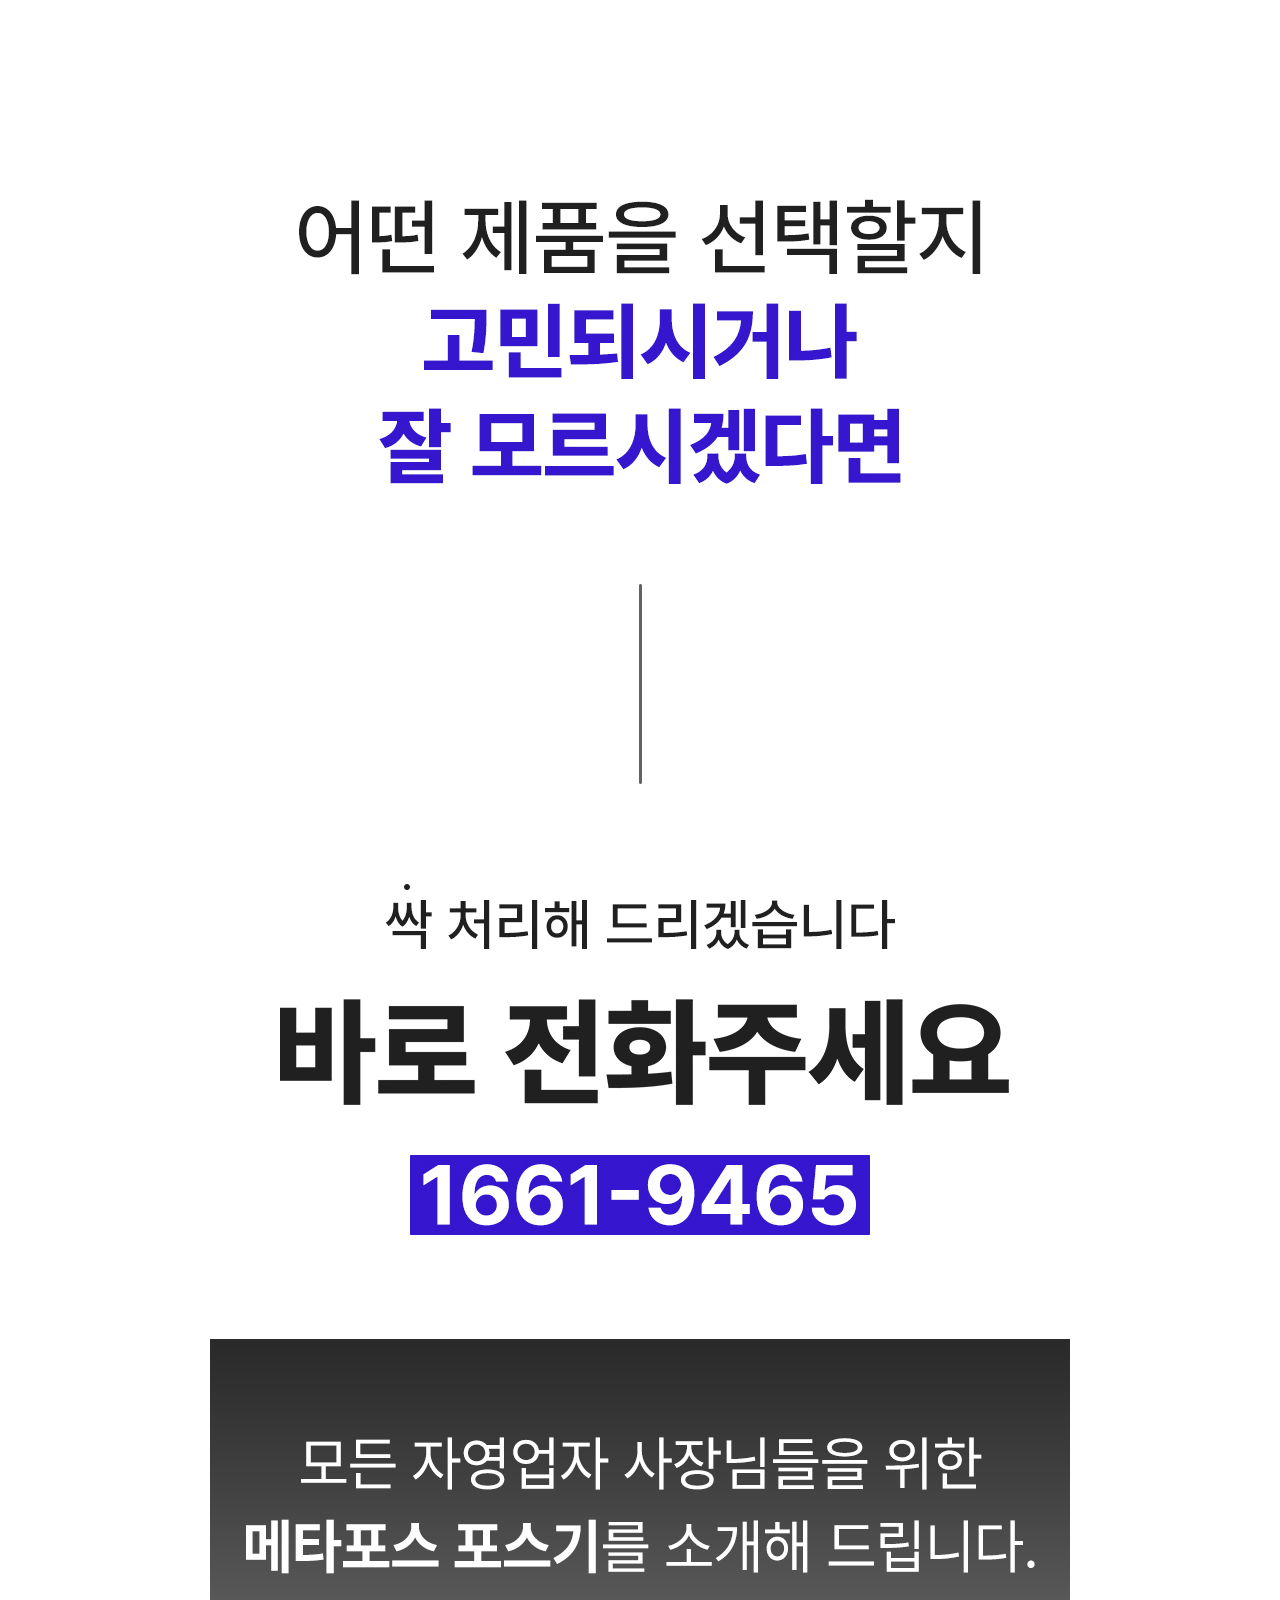
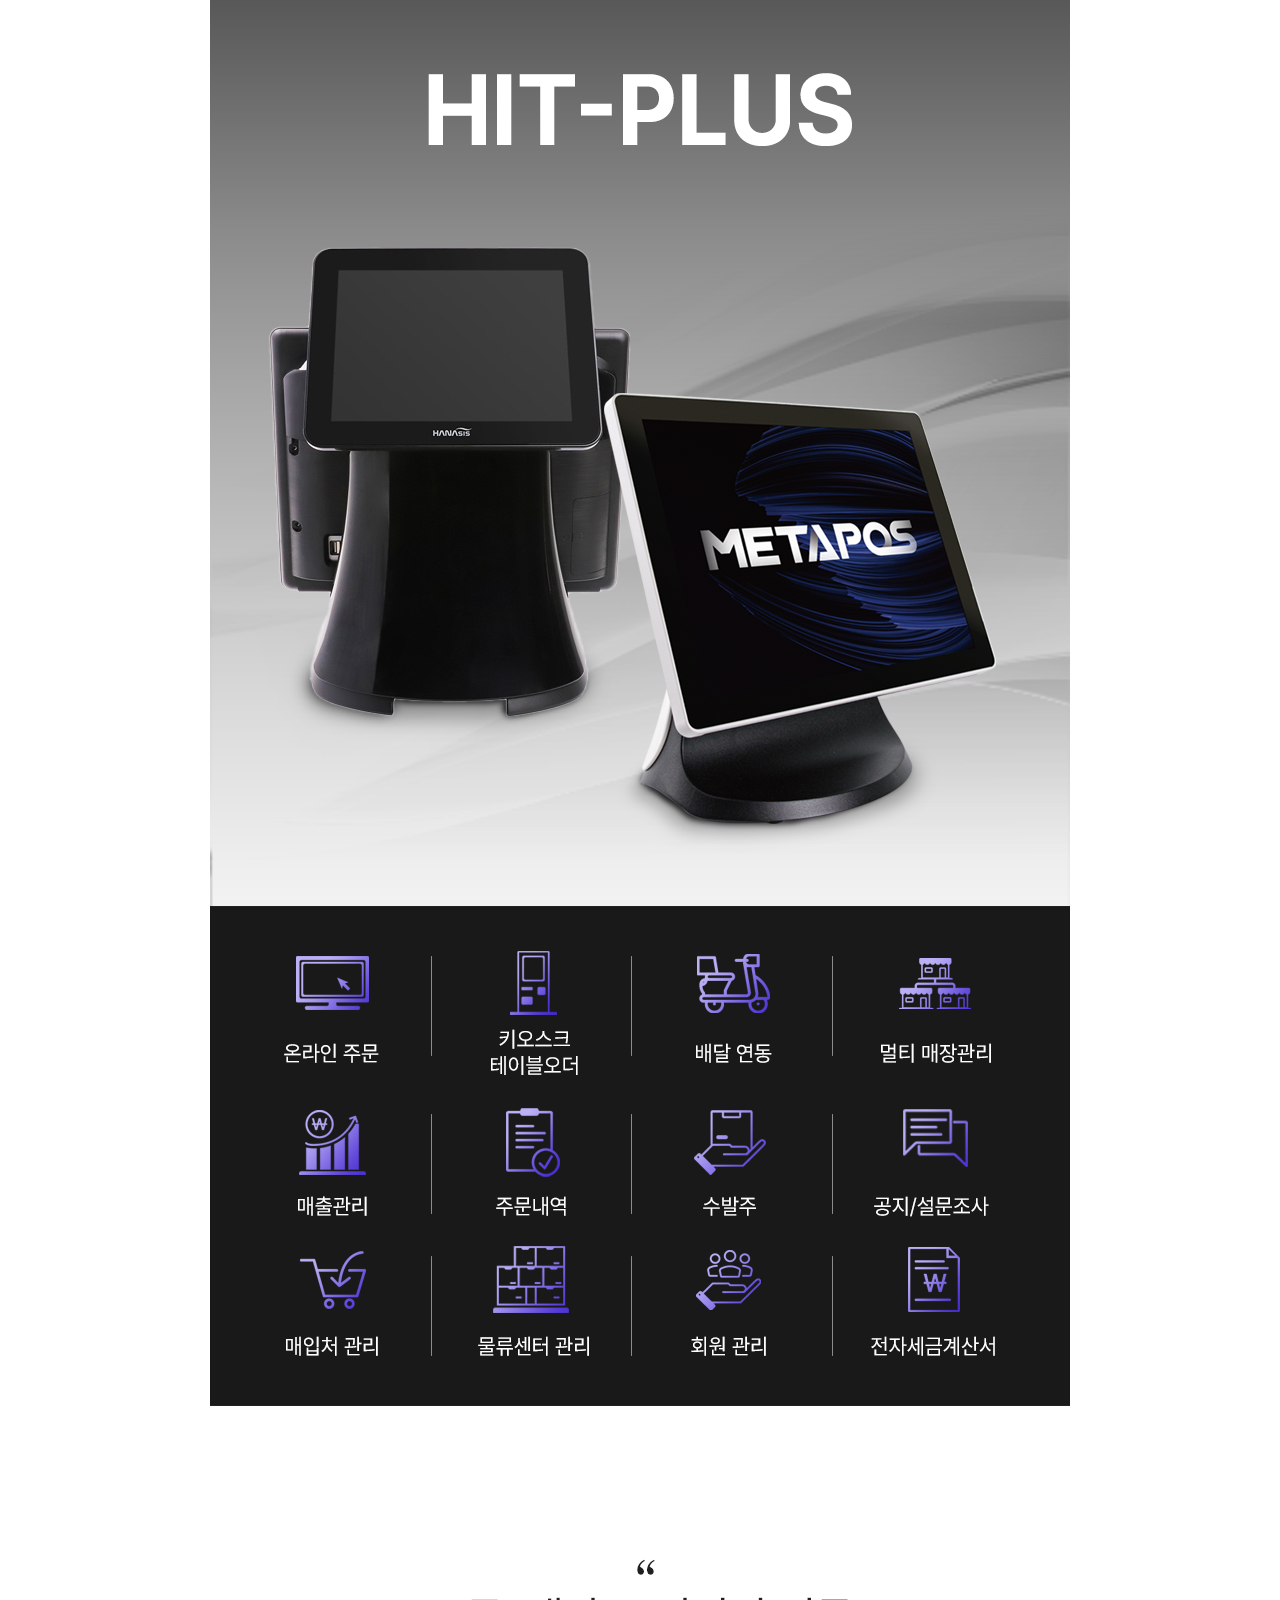
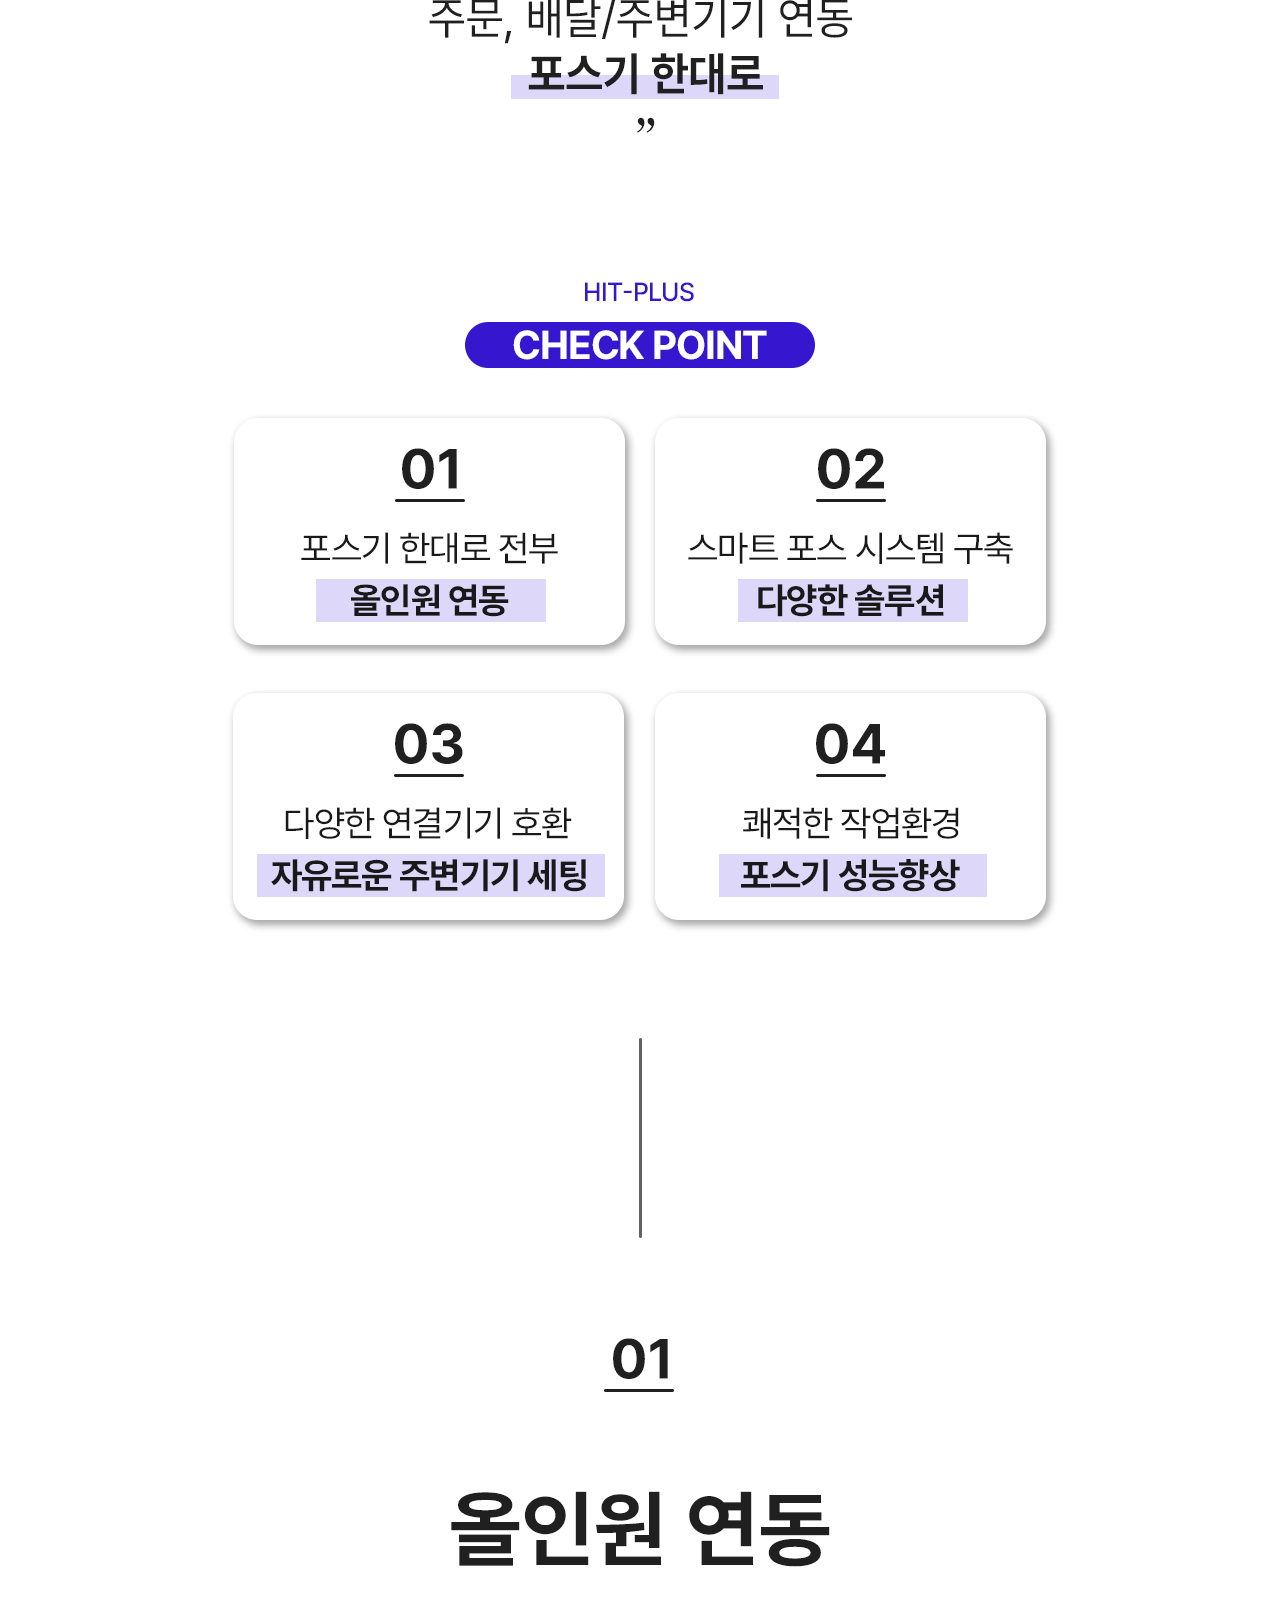
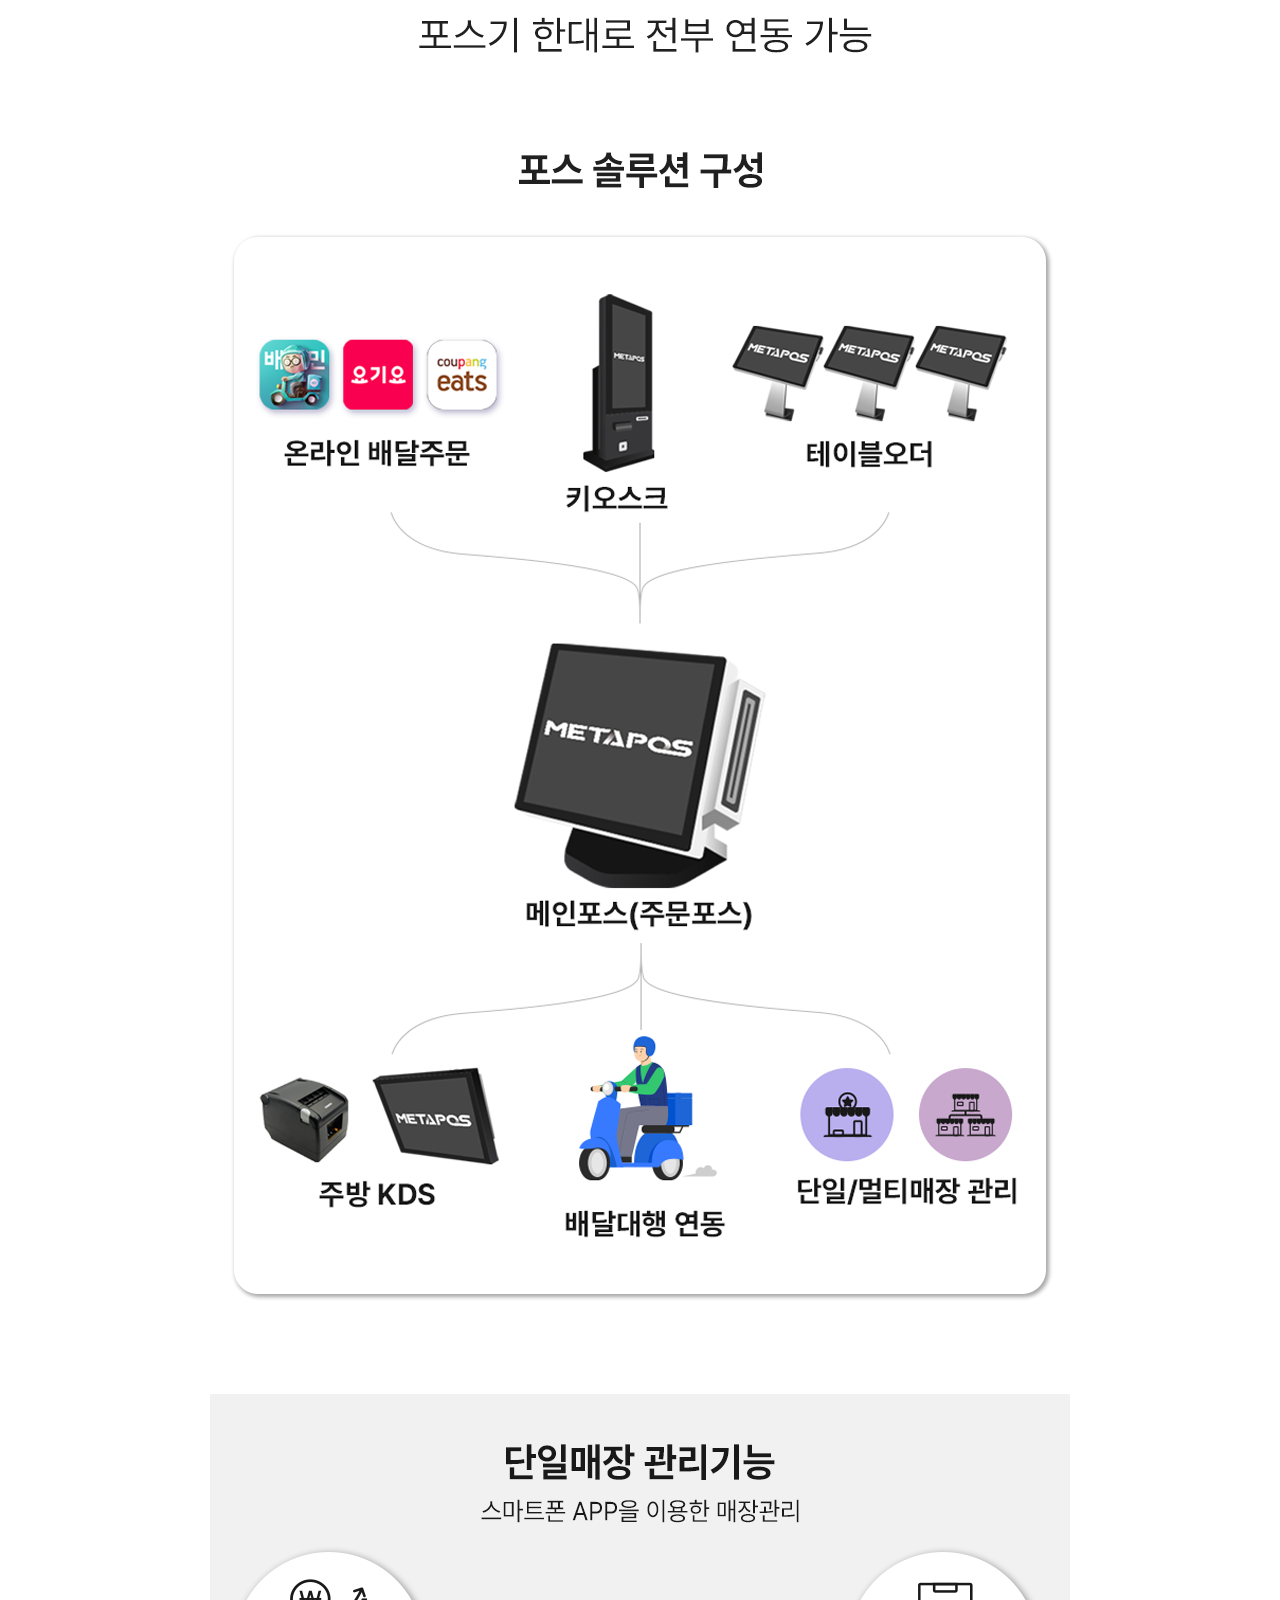
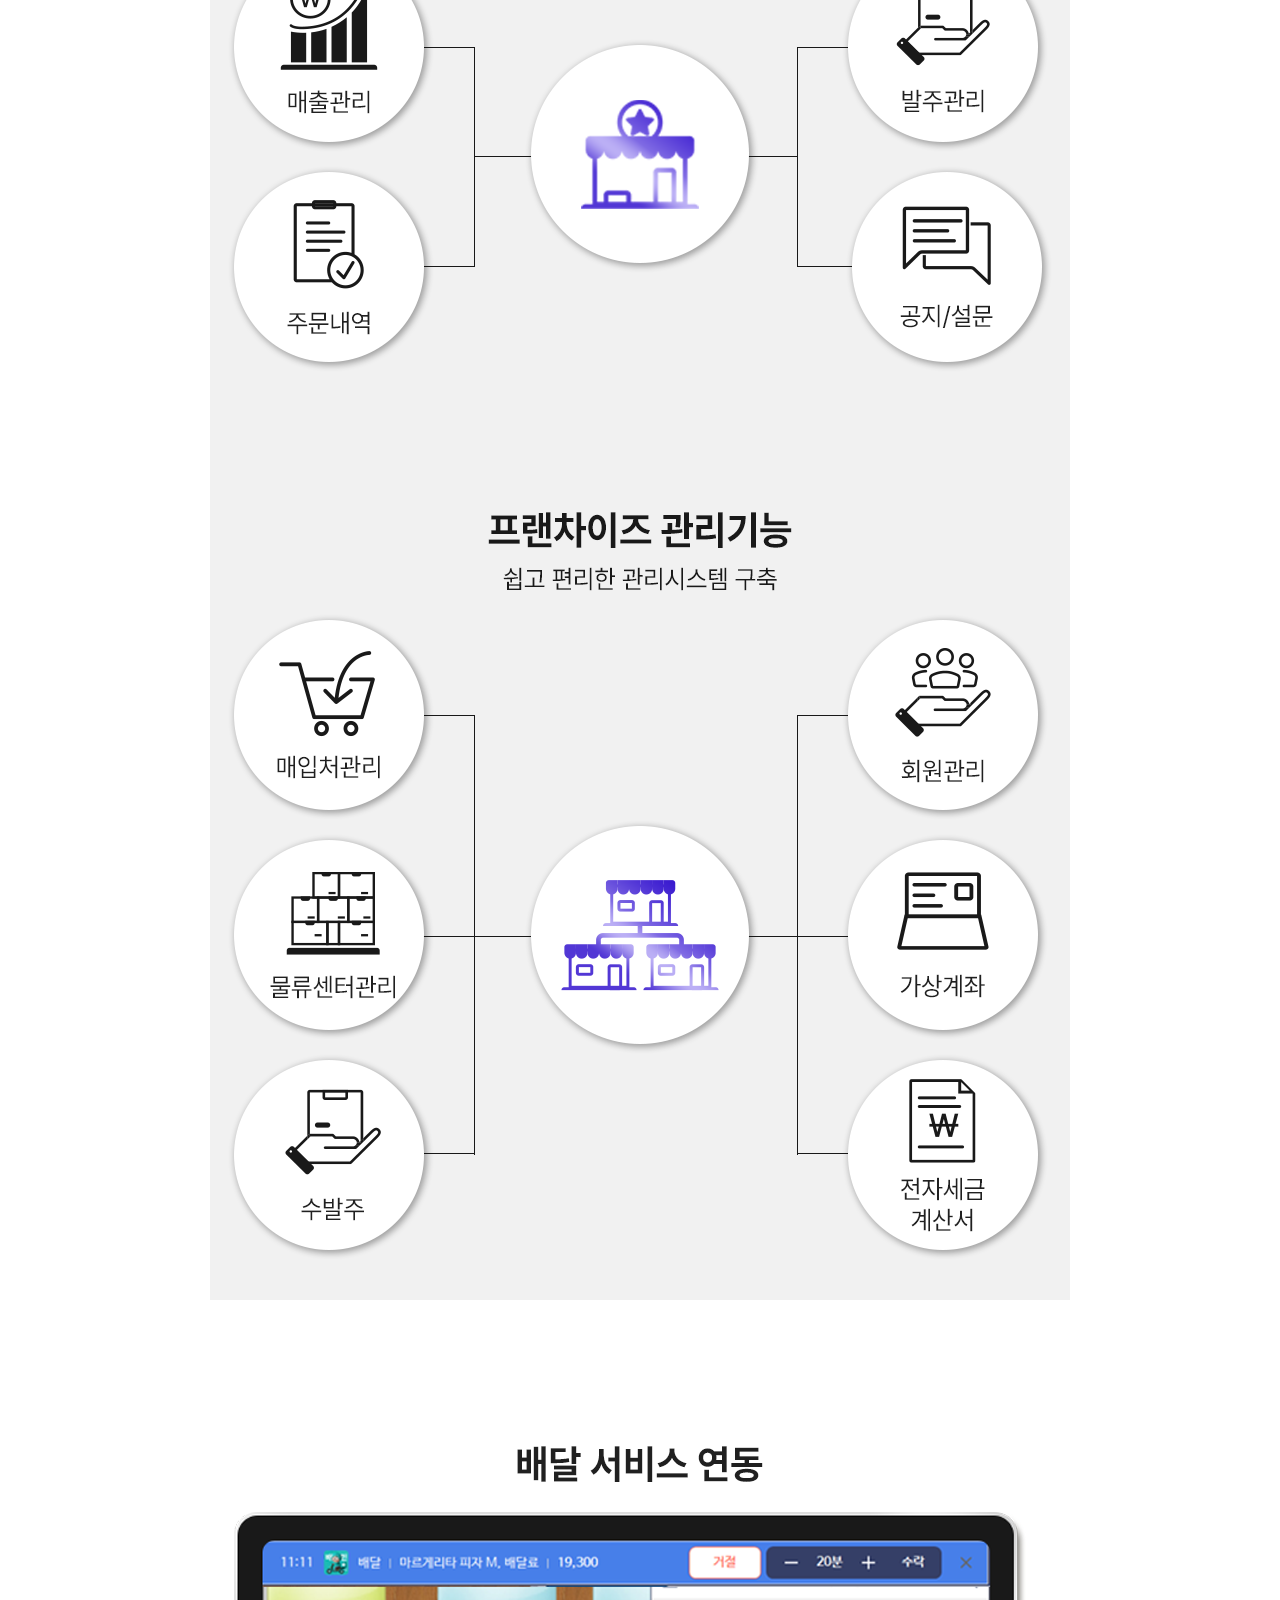
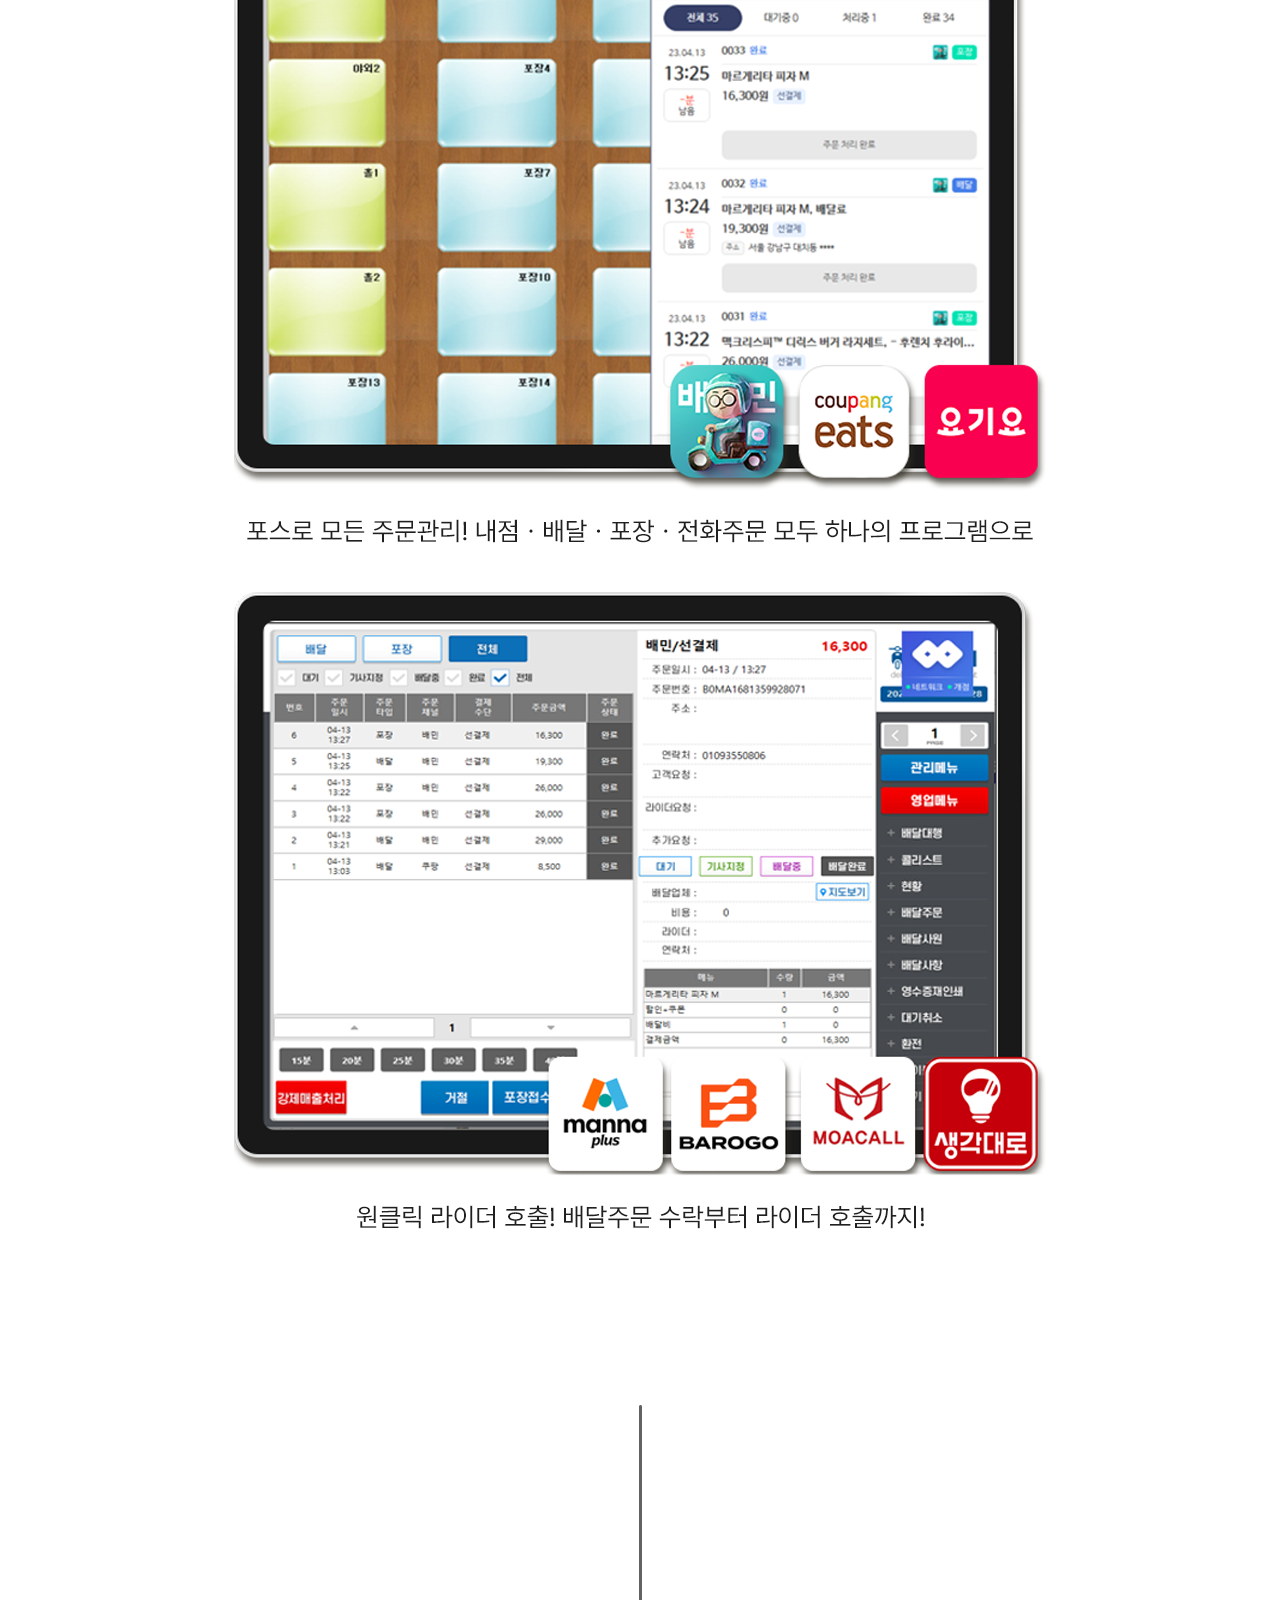
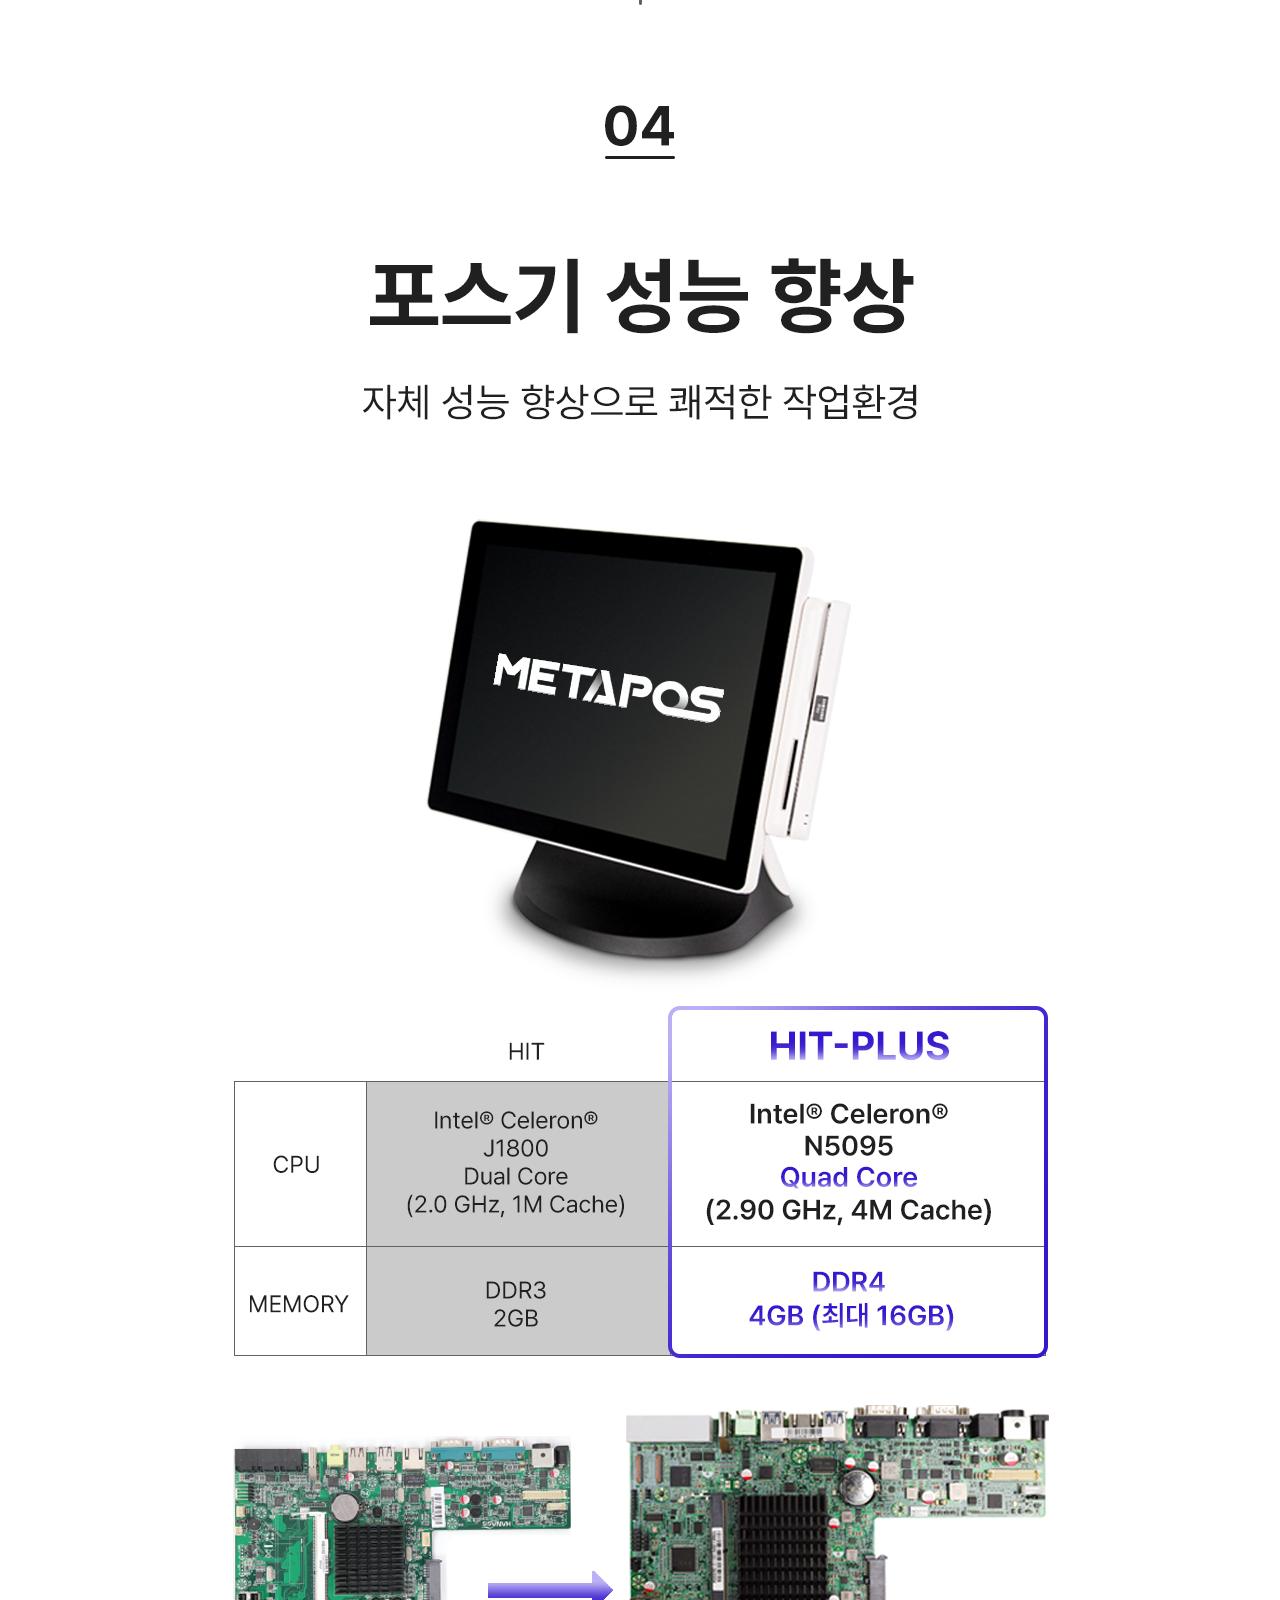
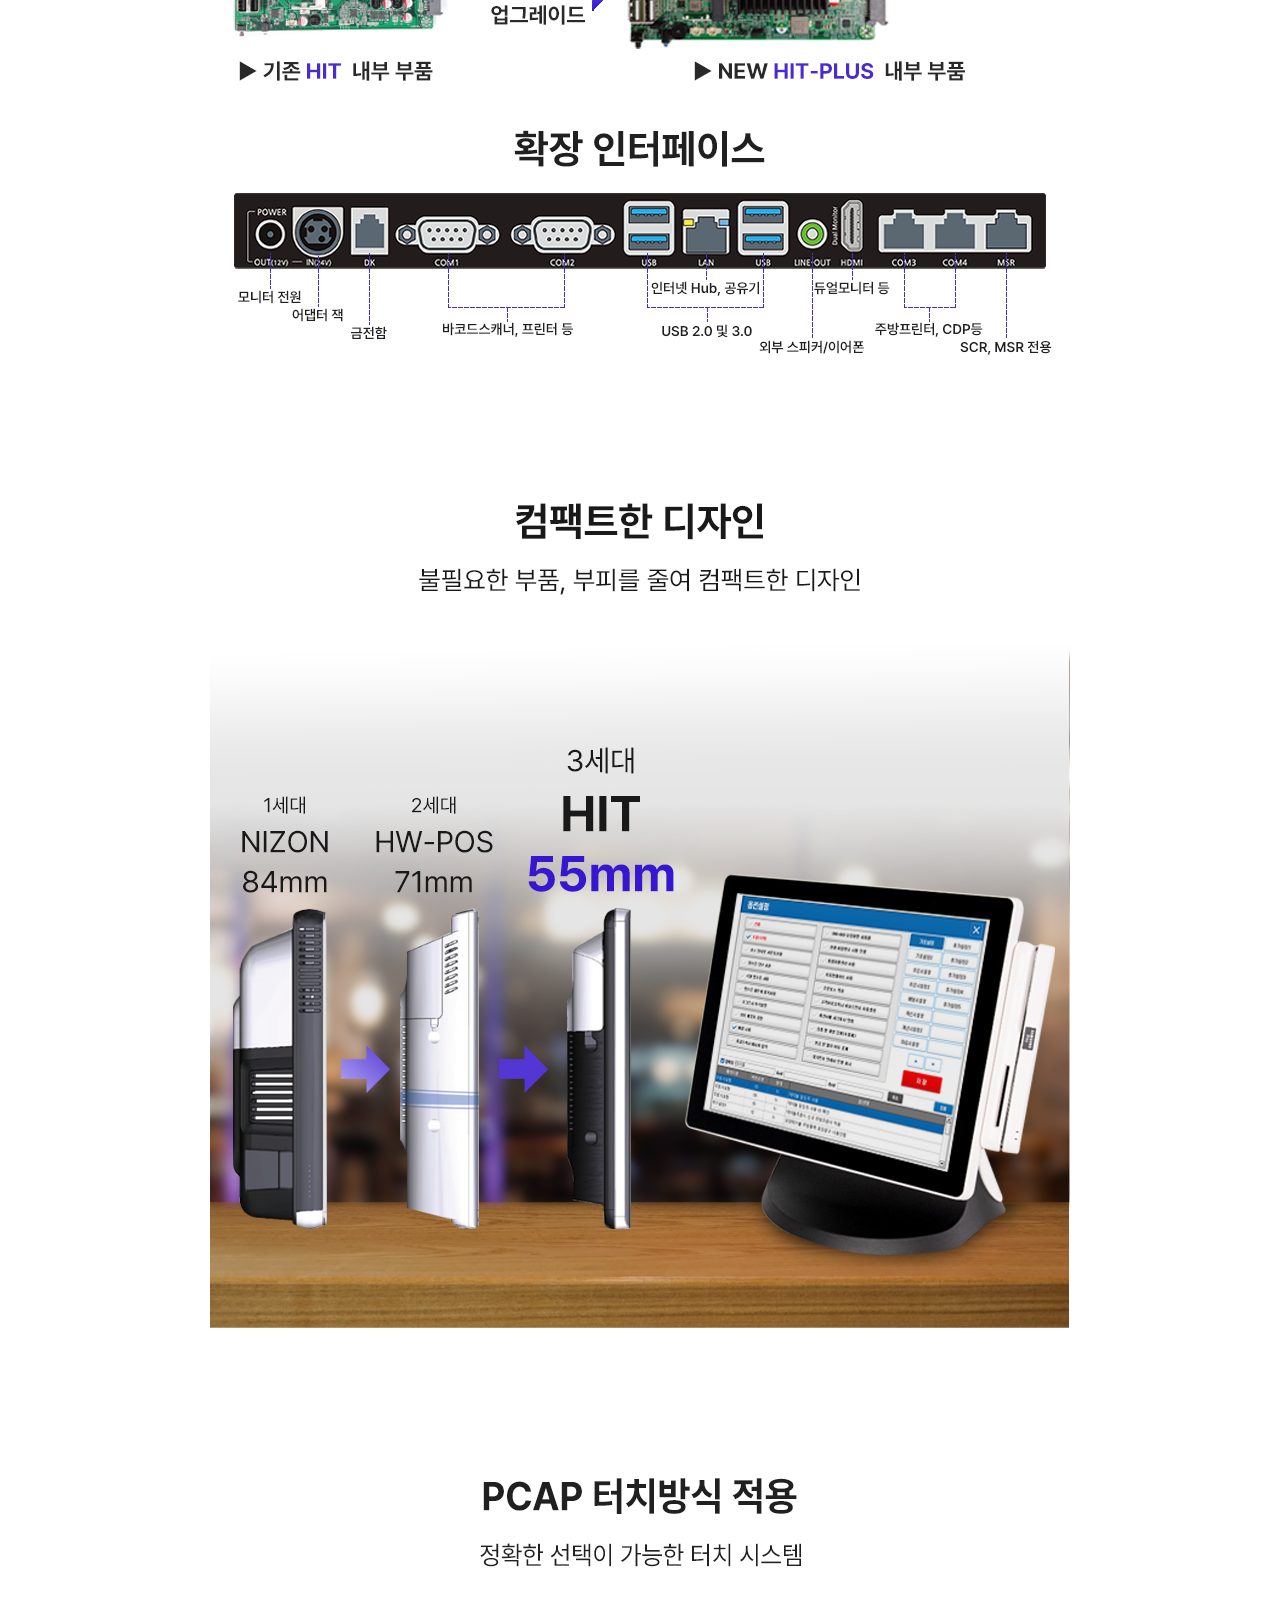
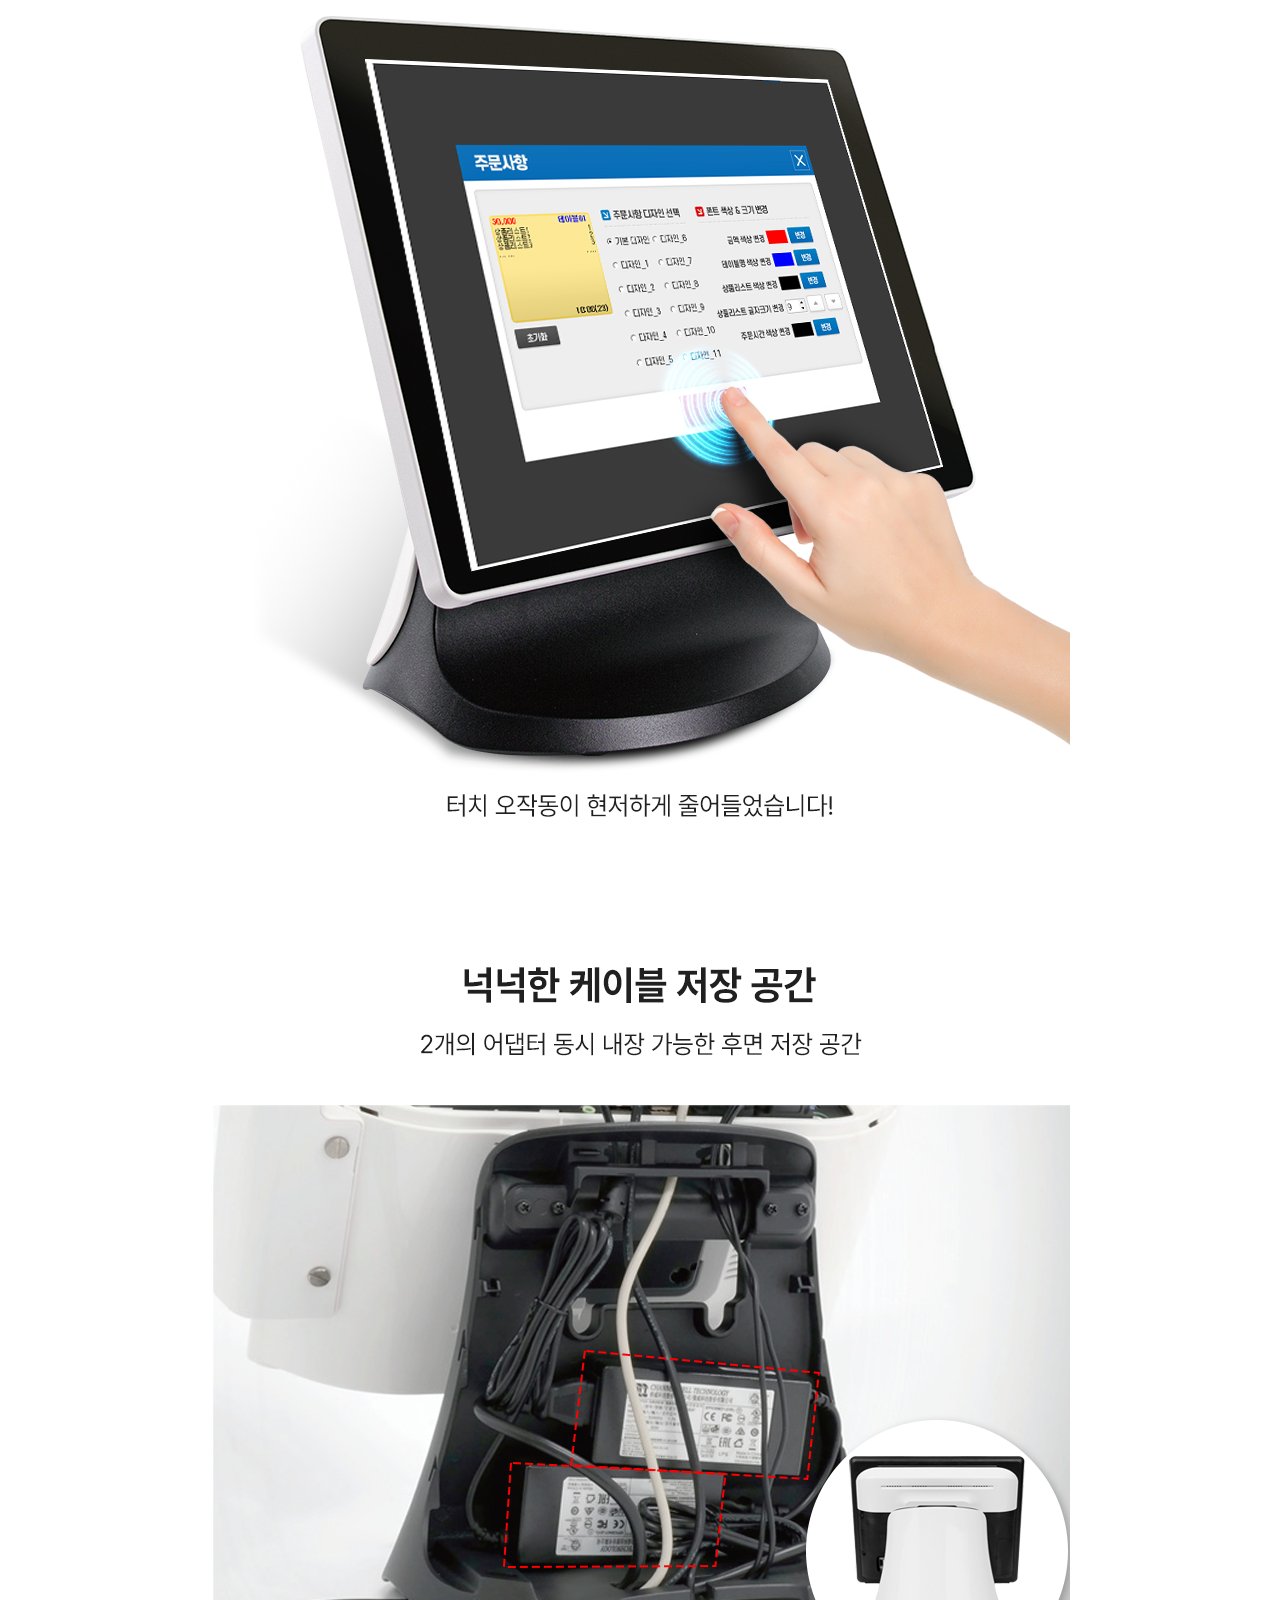
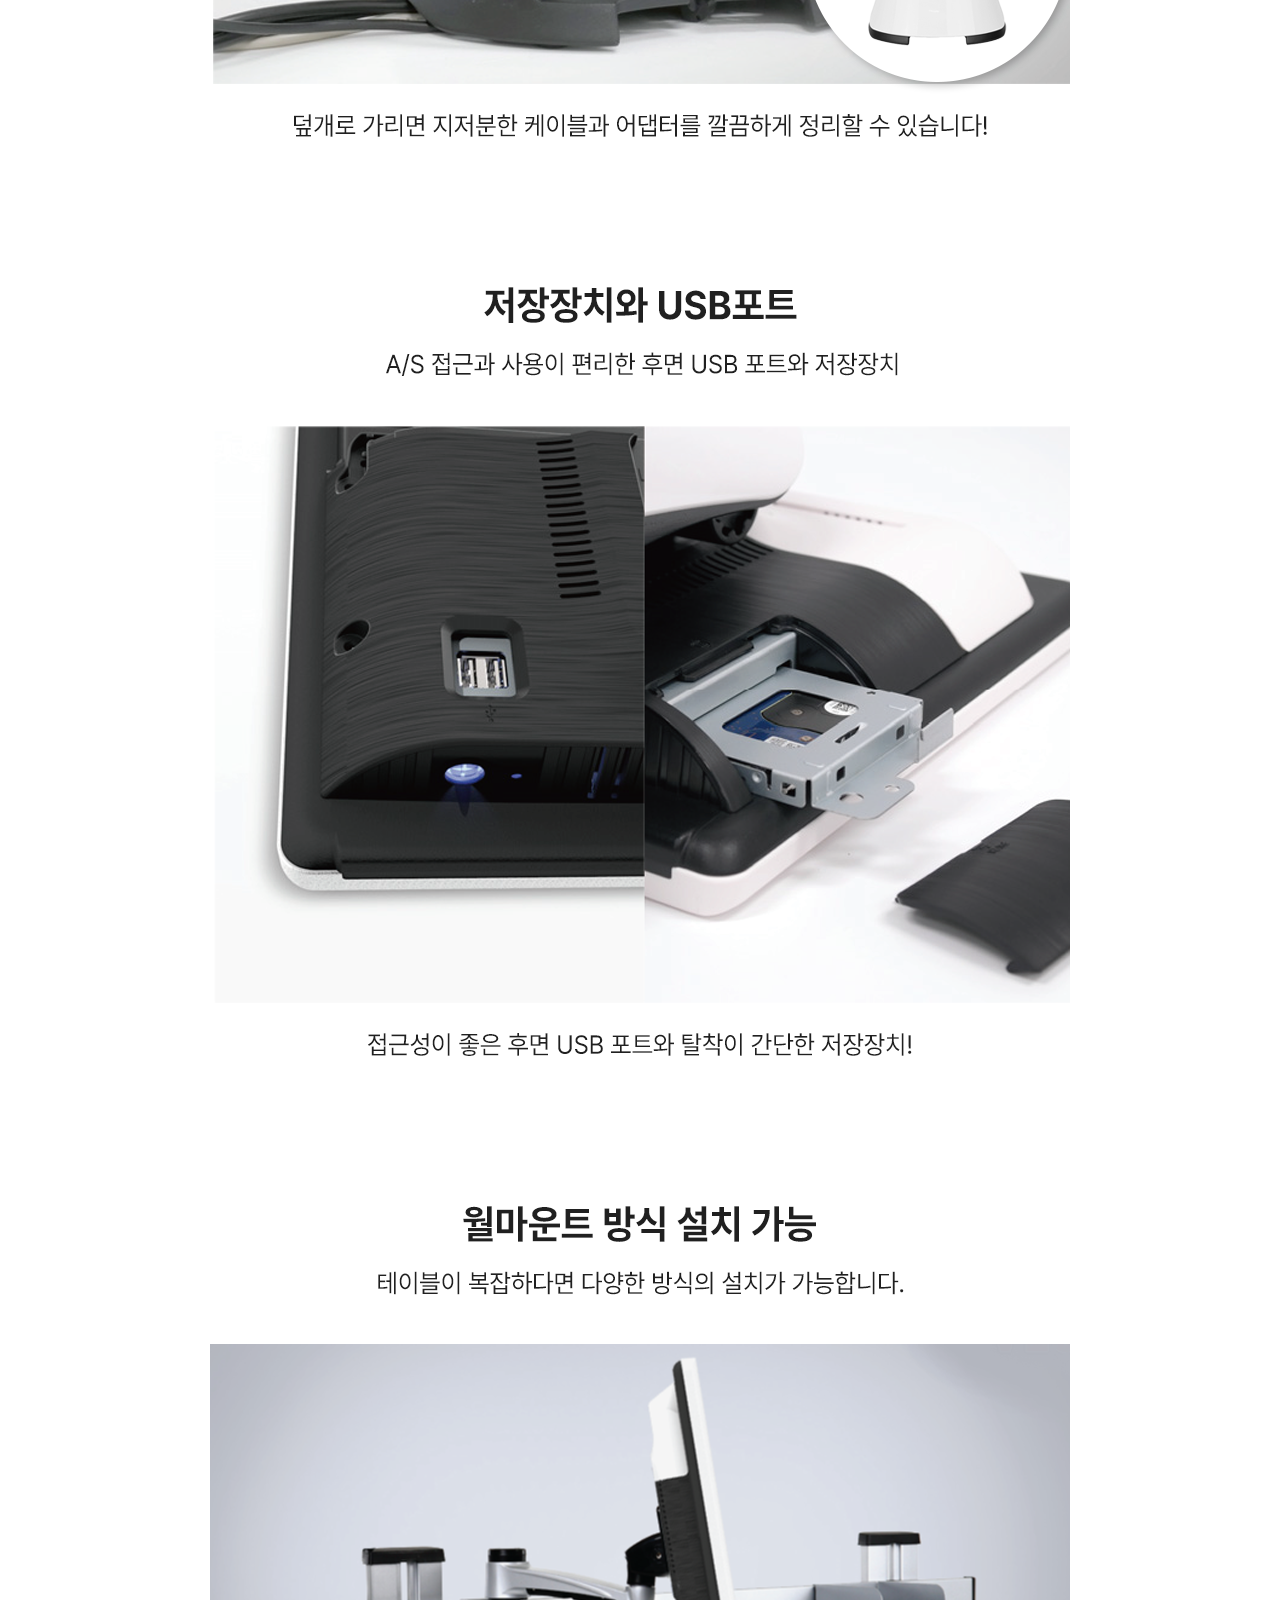
==== new/index.html @ b51944c0 "fix" ====
<!DOCTYPE html>
<html lang="en">
<head>
  <meta charset="UTF-8">
  <meta http-equiv="X-UA-Compatible" content="IE=edge">
  <meta name="viewport" content="width=device-width, initial-scale=1.0">
  <link rel="stylesheet" href="style.css">
  <title>Document</title>
</head>
<body>
  <div class="detail_page">
    <img src="img/pos1.jpg" alt="">
    <img src="img/main.png" alt="">
    <img src="img/pos2.png" alt="">
    <img src="img/pos3.png" alt="">
    <img src="img/pos3-2.png" alt="">
    <img src="img/pos5.png" alt="">
    <img src="img/구매만족도.gif" alt="">
    <img src="img/pos4.png" alt="">
    <img src="img/02.gif" alt="">
  </div>
</body>
</html>
---- new/style.css ----
body {
  width: 100%;
  margin: 0 auto;
}

@media (min-width: 992px ) and (min-width: 1200px ) {
  body {
    width: 100%;
    margin: 0 auto;
  }
  .detail_page{
    width: 860px;
    text-align: center;
    margin: 0 auto;
  }
  
}


@media (min-width: 576px) and (max-width: 767px) {
  body {
    width: 100%;
    margin: 0 auto;
  }
  .detail_page{
    width: 100%;
    text-align: center;
    margin: 0 auto;
  }

  .detail_page>img {
    width:100%;
    margin: 0 auto;

  }
}

@media (max-width: 575px) {
  body {
    width: 100%;
    margin: 0 auto;
  }
  .detail_page{
    width: 100%;
    text-align: center;
    margin: 0 auto;
  }

  .detail_page>img {
    width:100%;
    margin: 0 auto;
    margin-top: -4px;
  }
}
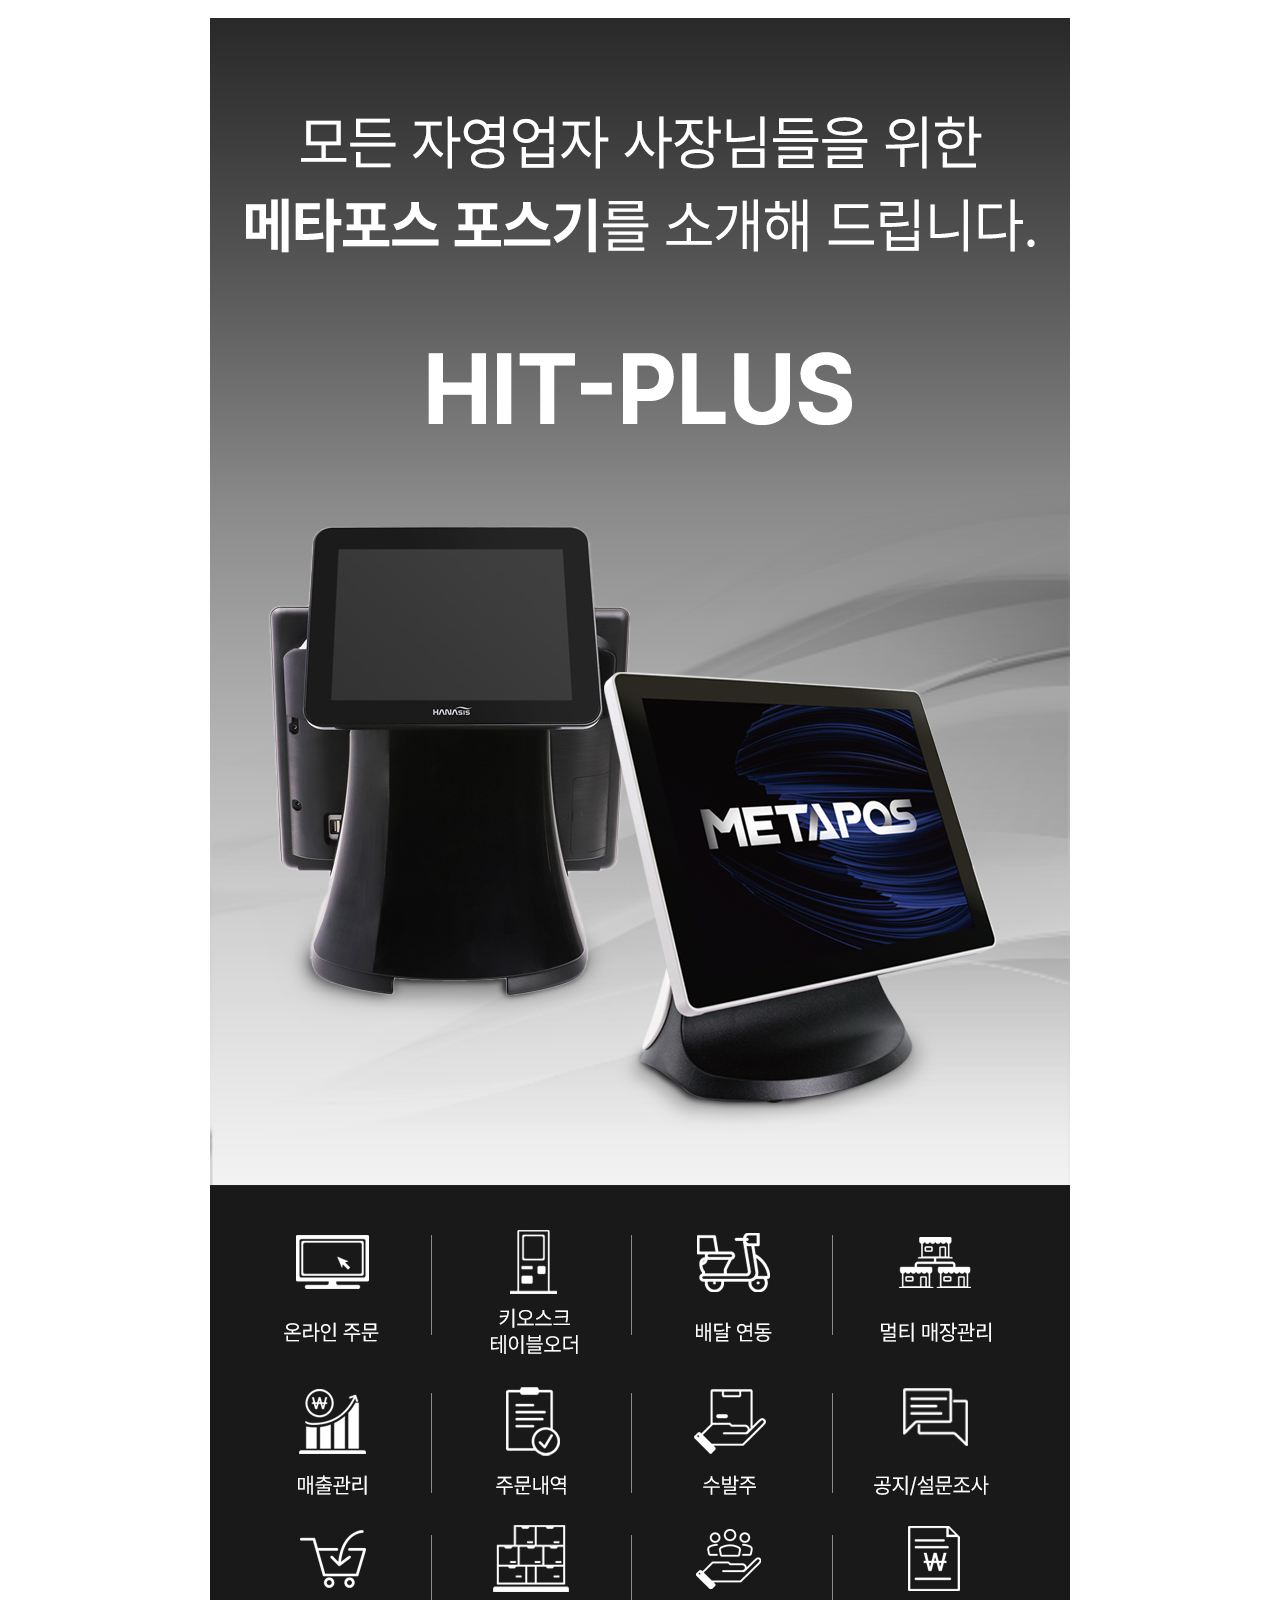
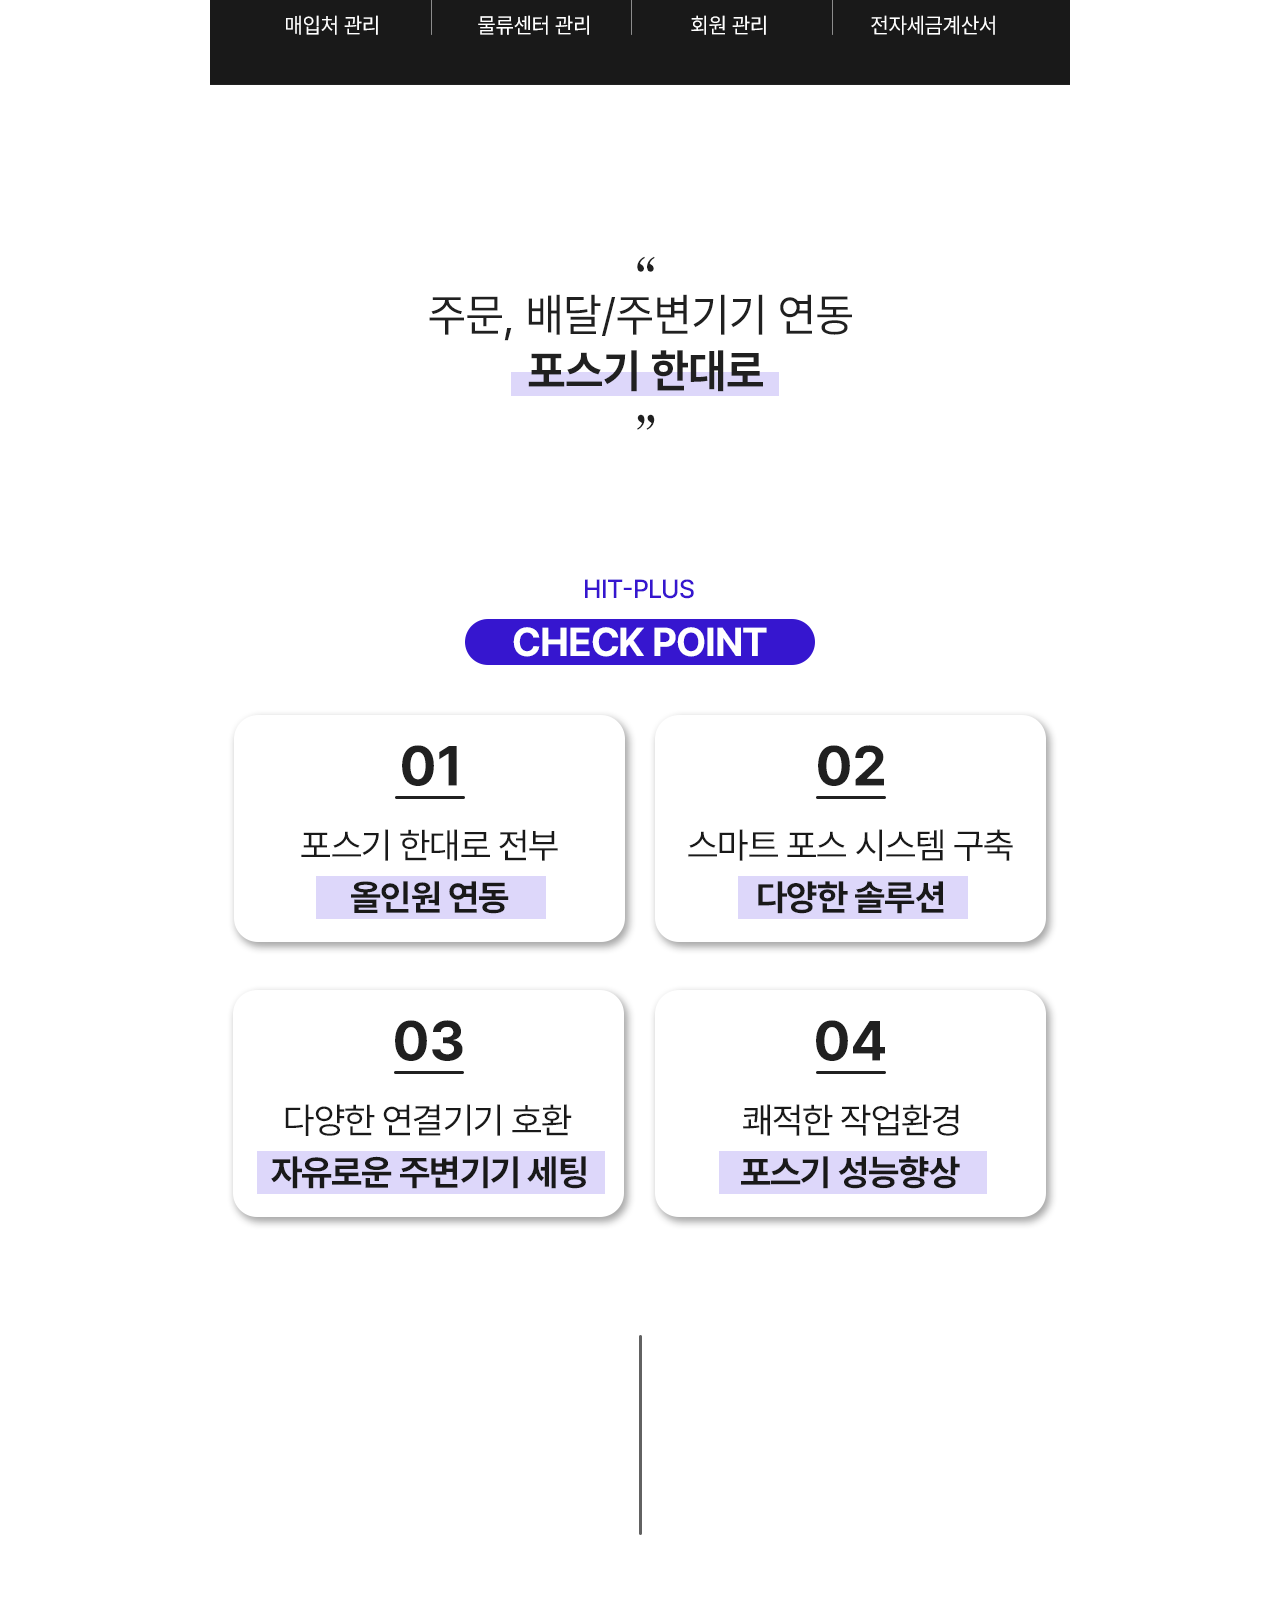
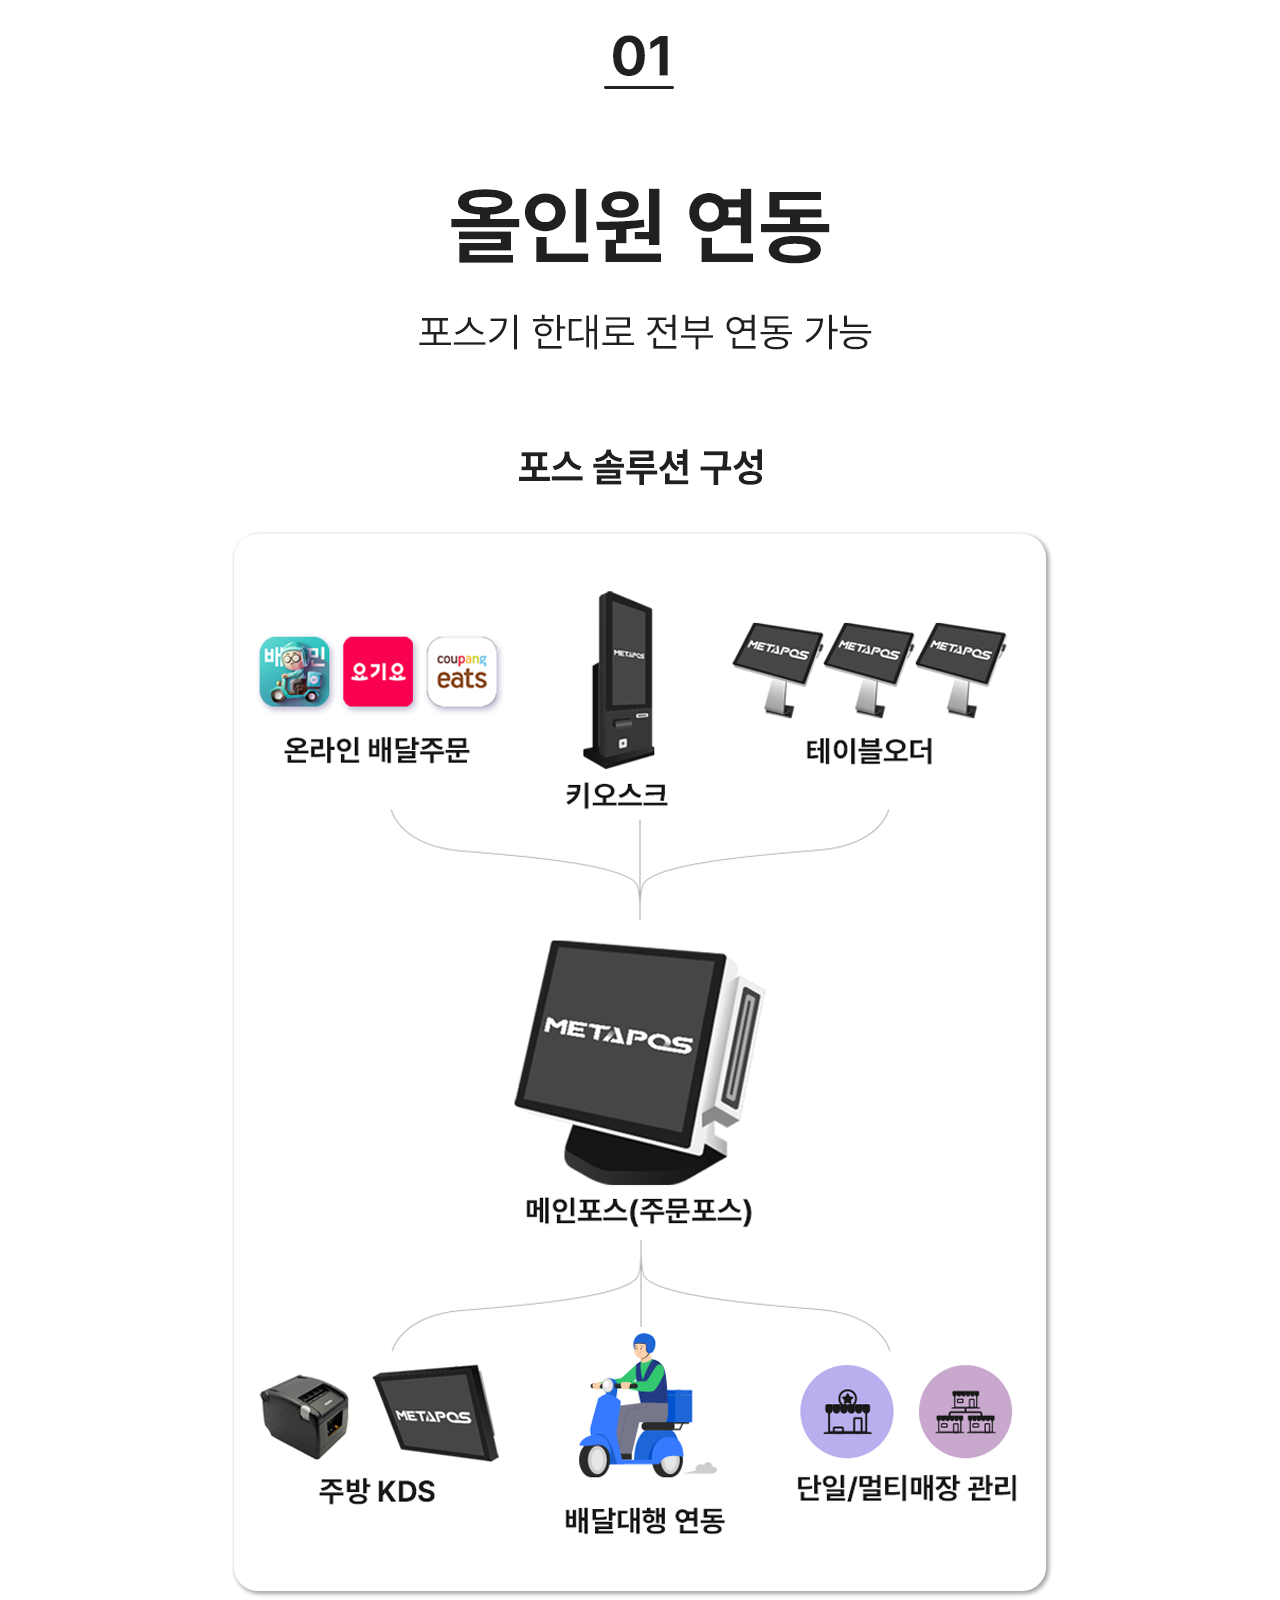
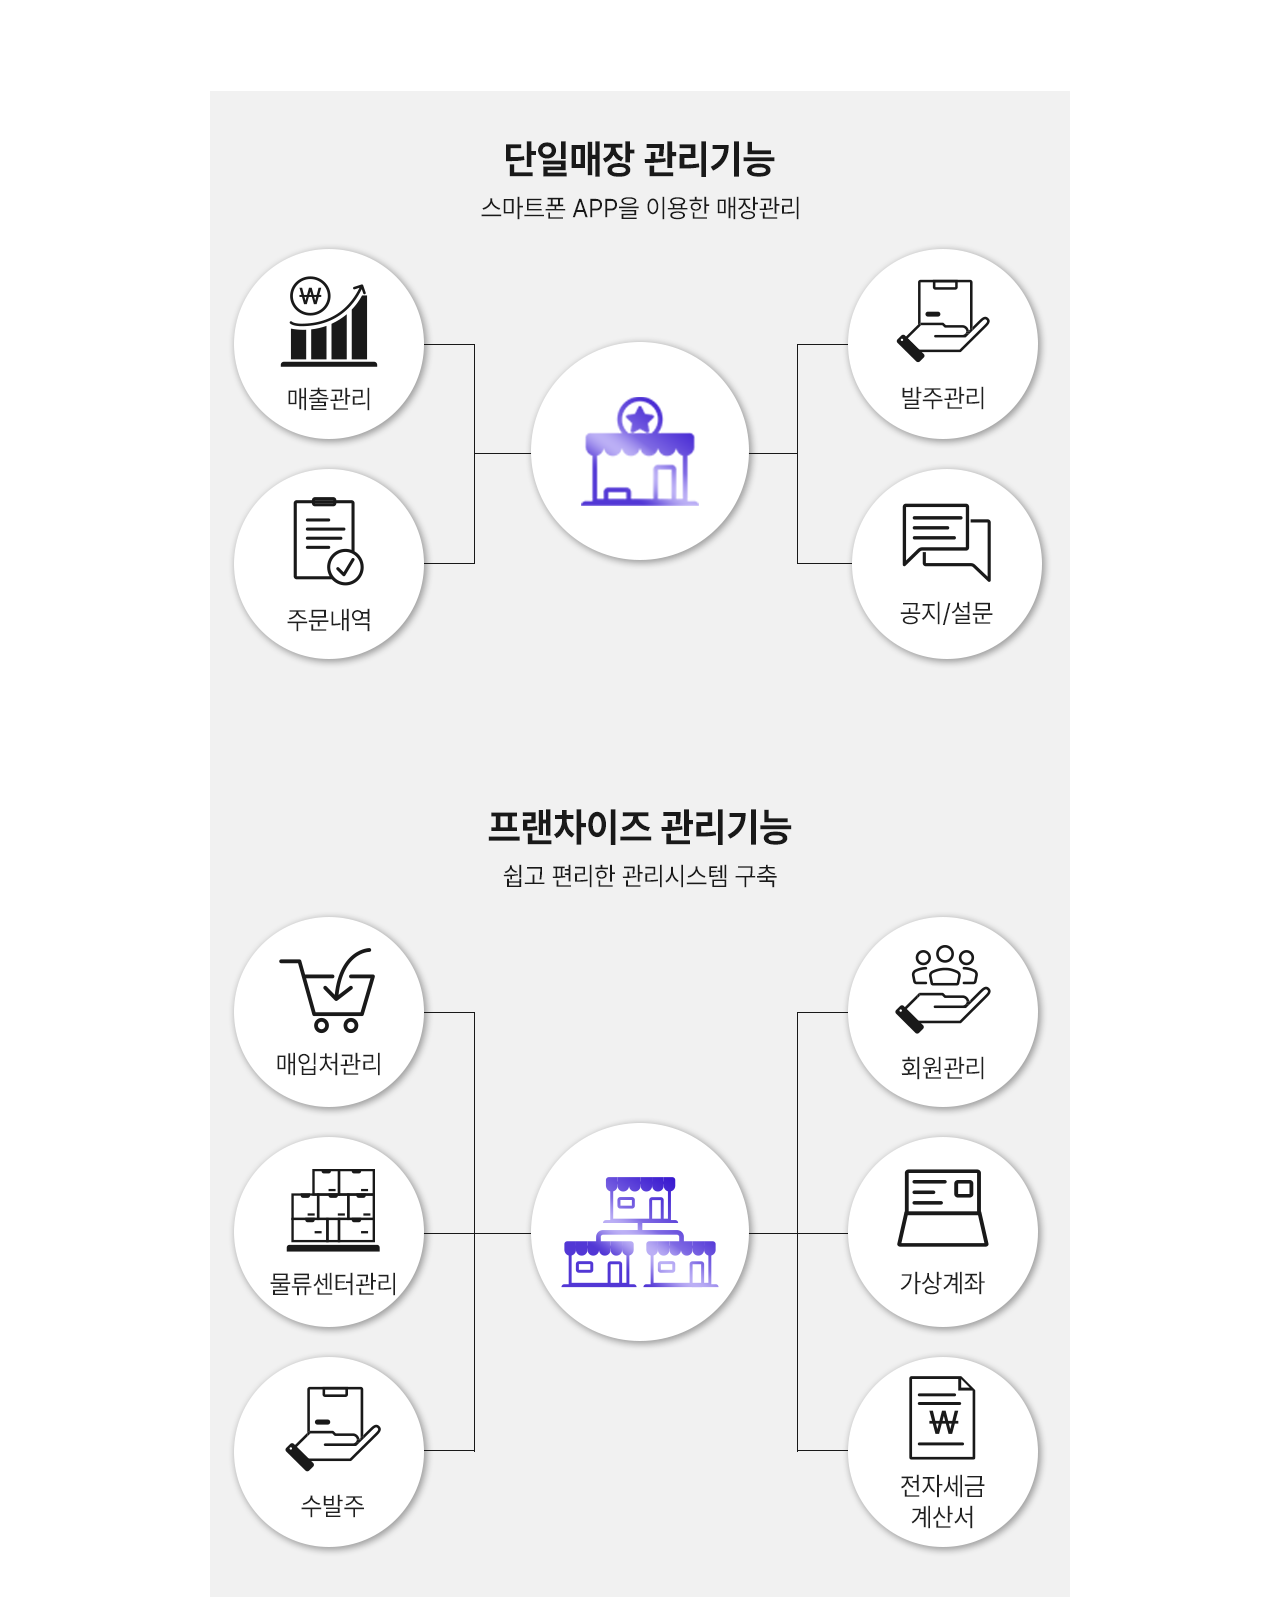
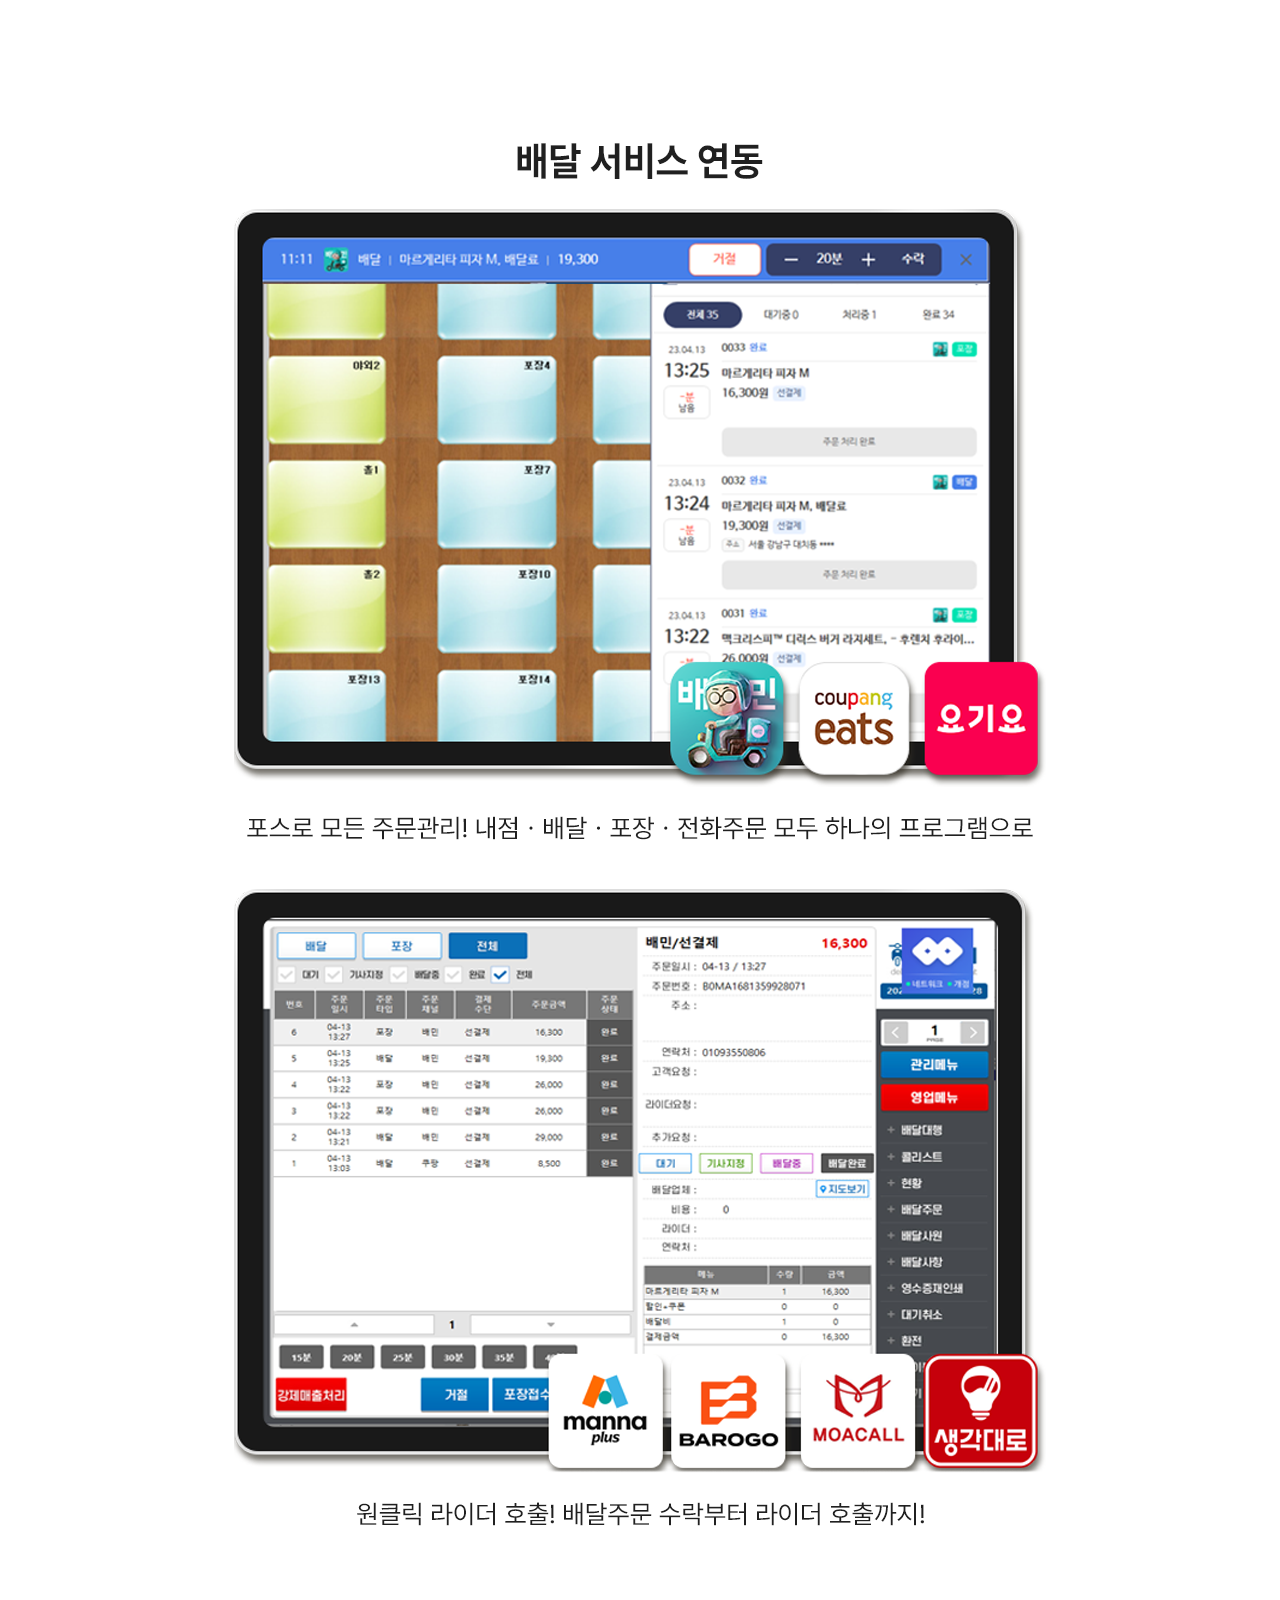
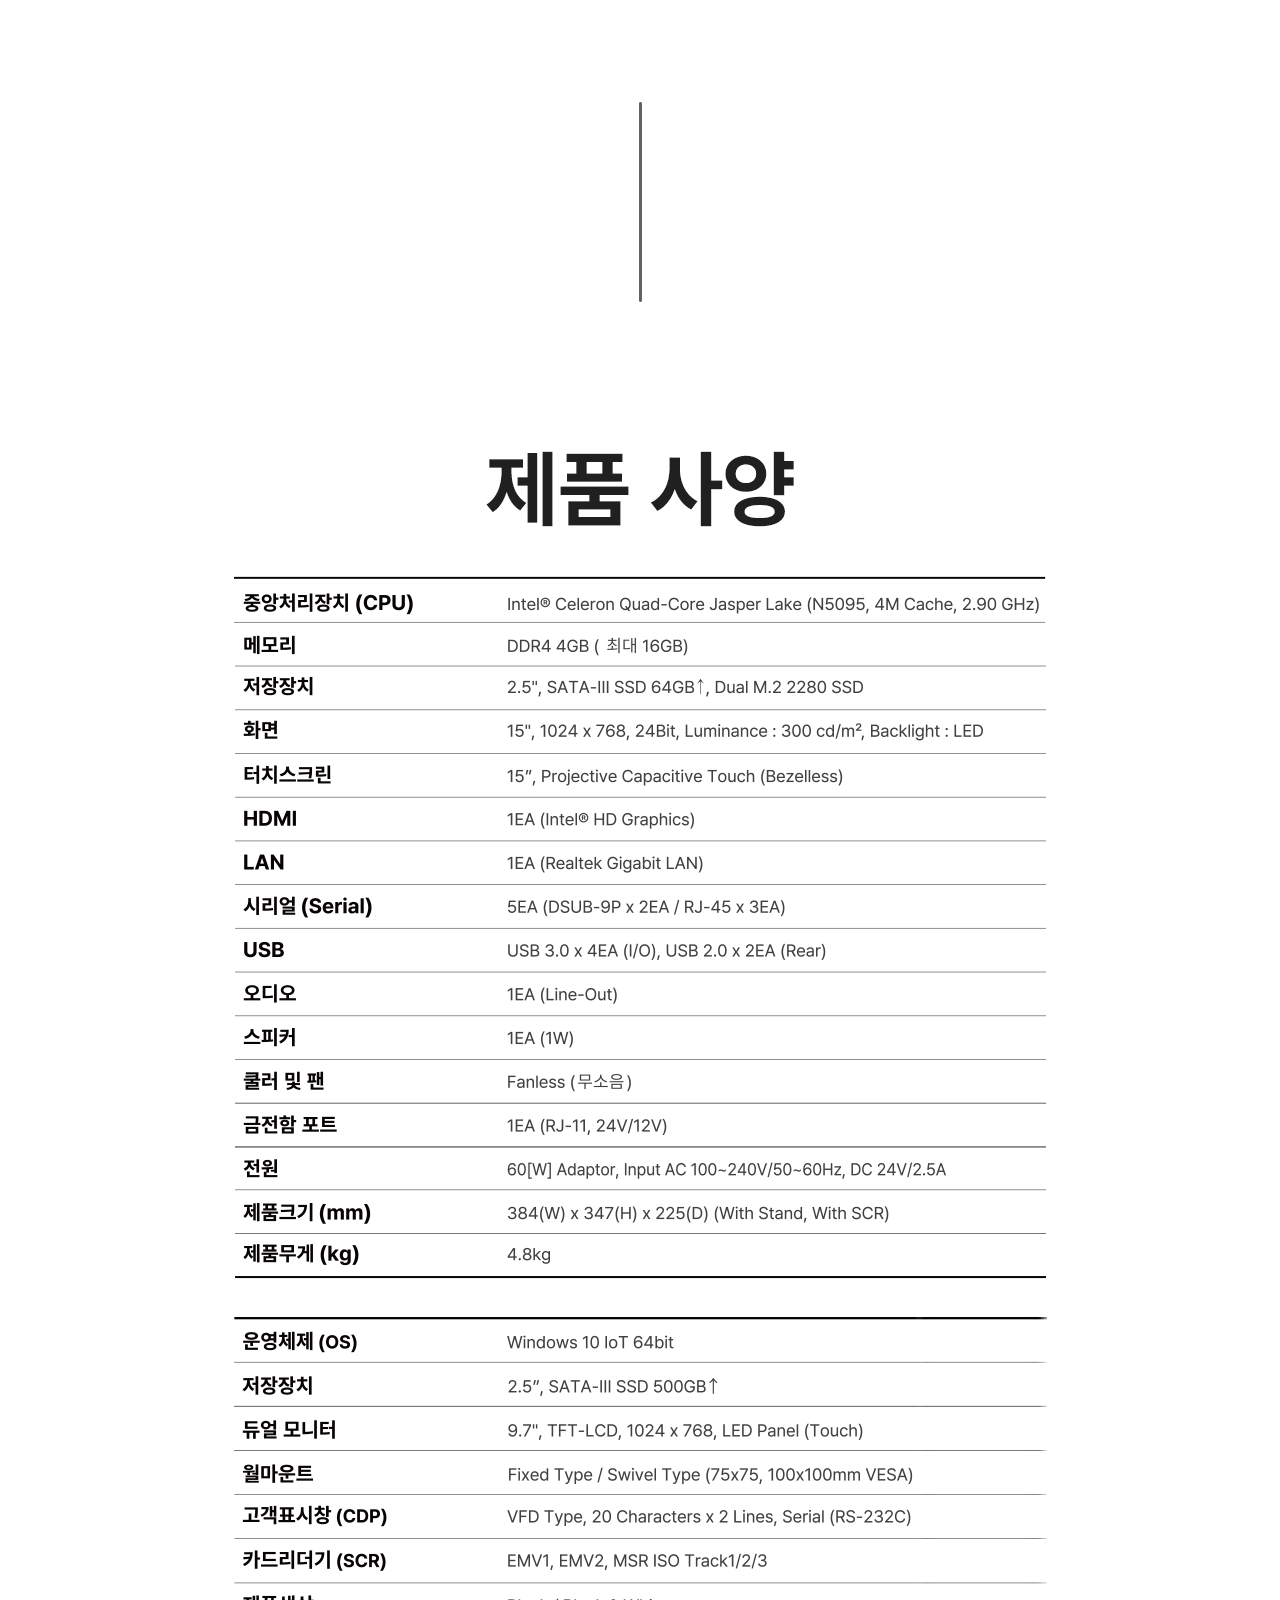
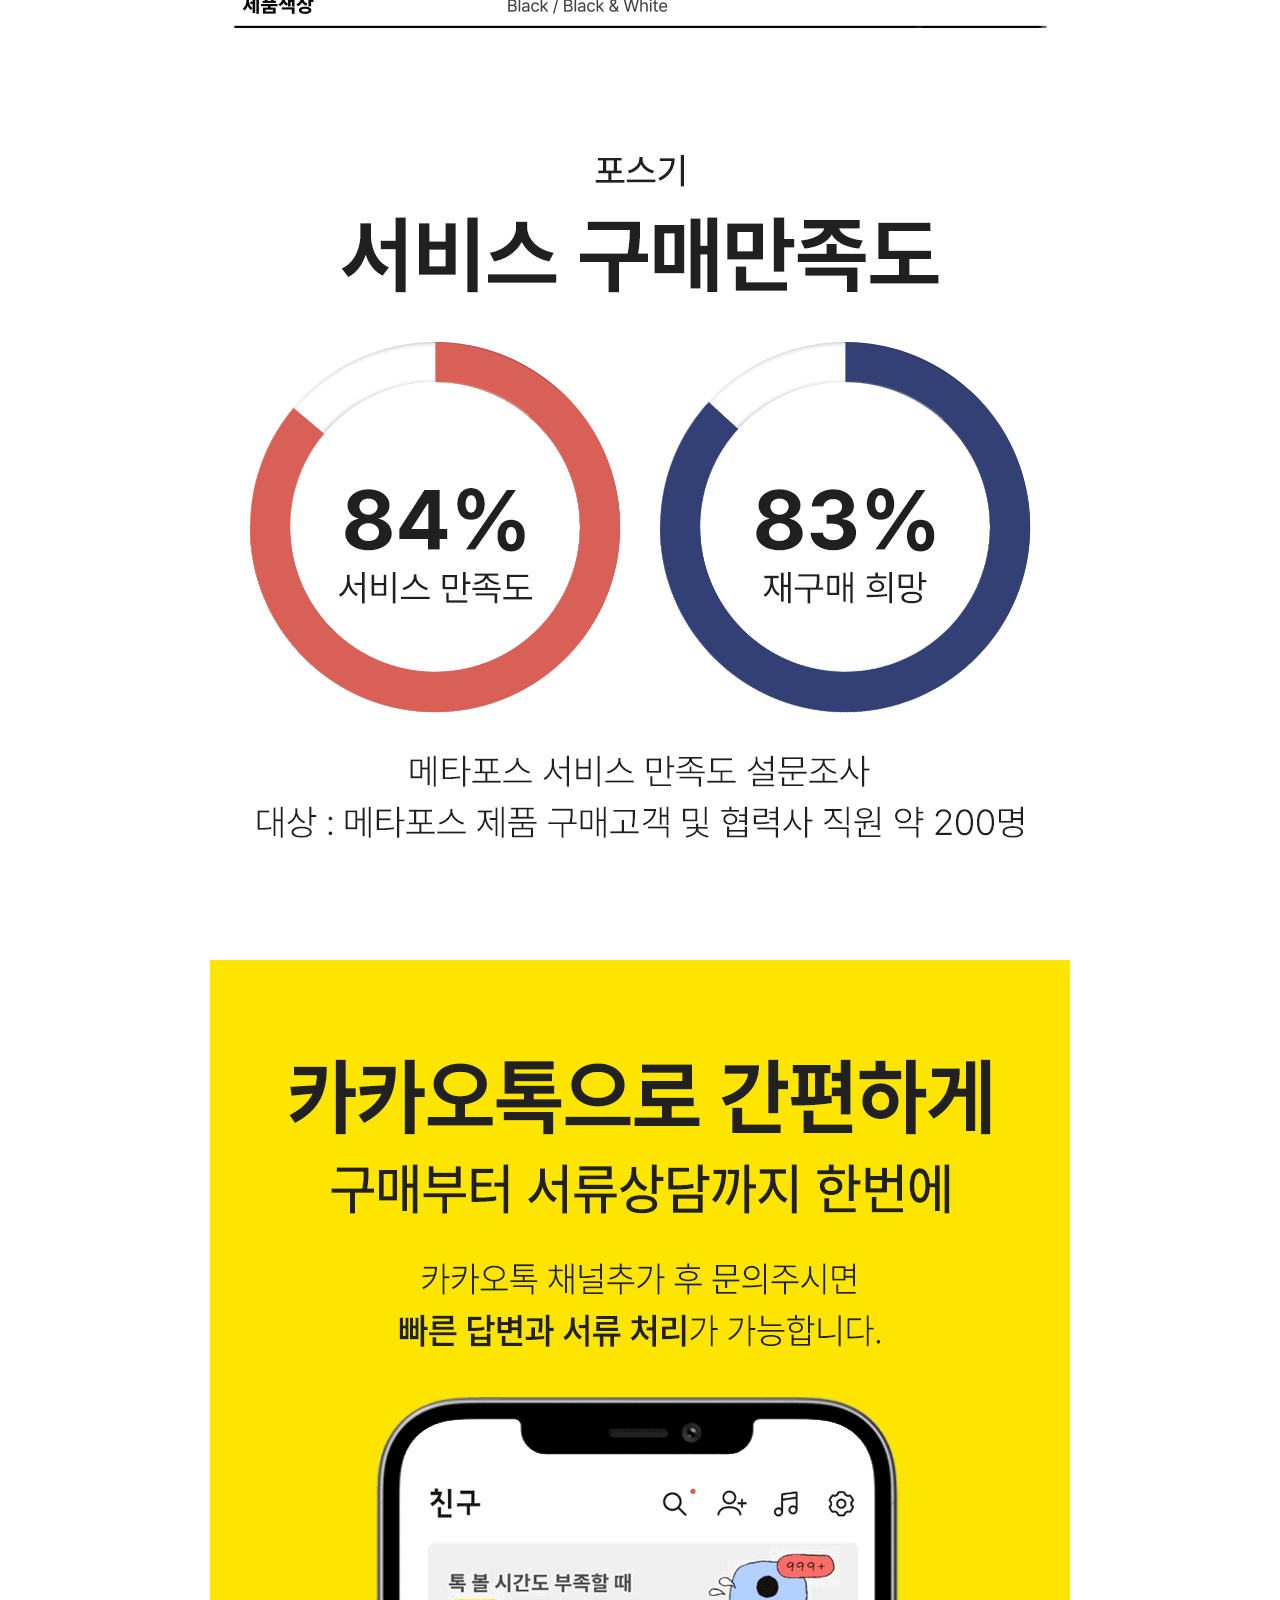
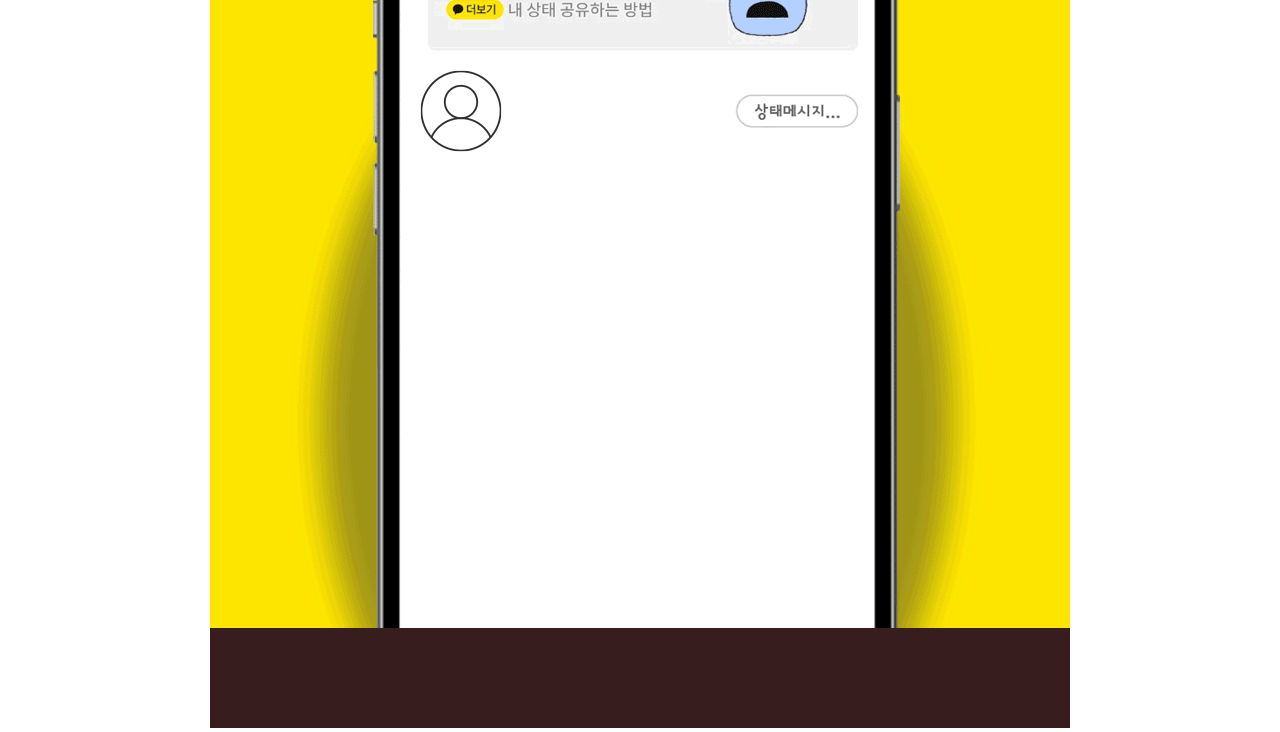
==== commit 2b772cb5: "aa" ====
--- a/new/index.html
+++ b/new/index.html
@@ -9,14 +9,16 @@
 </head>
 <body>
   <div class="detail_page">
-    <img src="img/pos1.jpg" alt="">
+    <img src="img/first.png" alt="">
     <img src="img/main.png" alt="">
+    <img src="img/pos1.png" alt="">
     <img src="img/pos2.png" alt="">
     <img src="img/pos3.png" alt="">
-    <img src="img/pos3-2.png" alt="">
+    <img src="img/pos4.png" alt="">
     <img src="img/pos5.png" alt="">
+    <img src="img/pos6.png" alt="">
     <img src="img/구매만족도.gif" alt="">
-    <img src="img/pos4.png" alt="">
+    <img src="img/end.png" alt="">
     <img src="img/02.gif" alt="">
   </div>
 </body>
